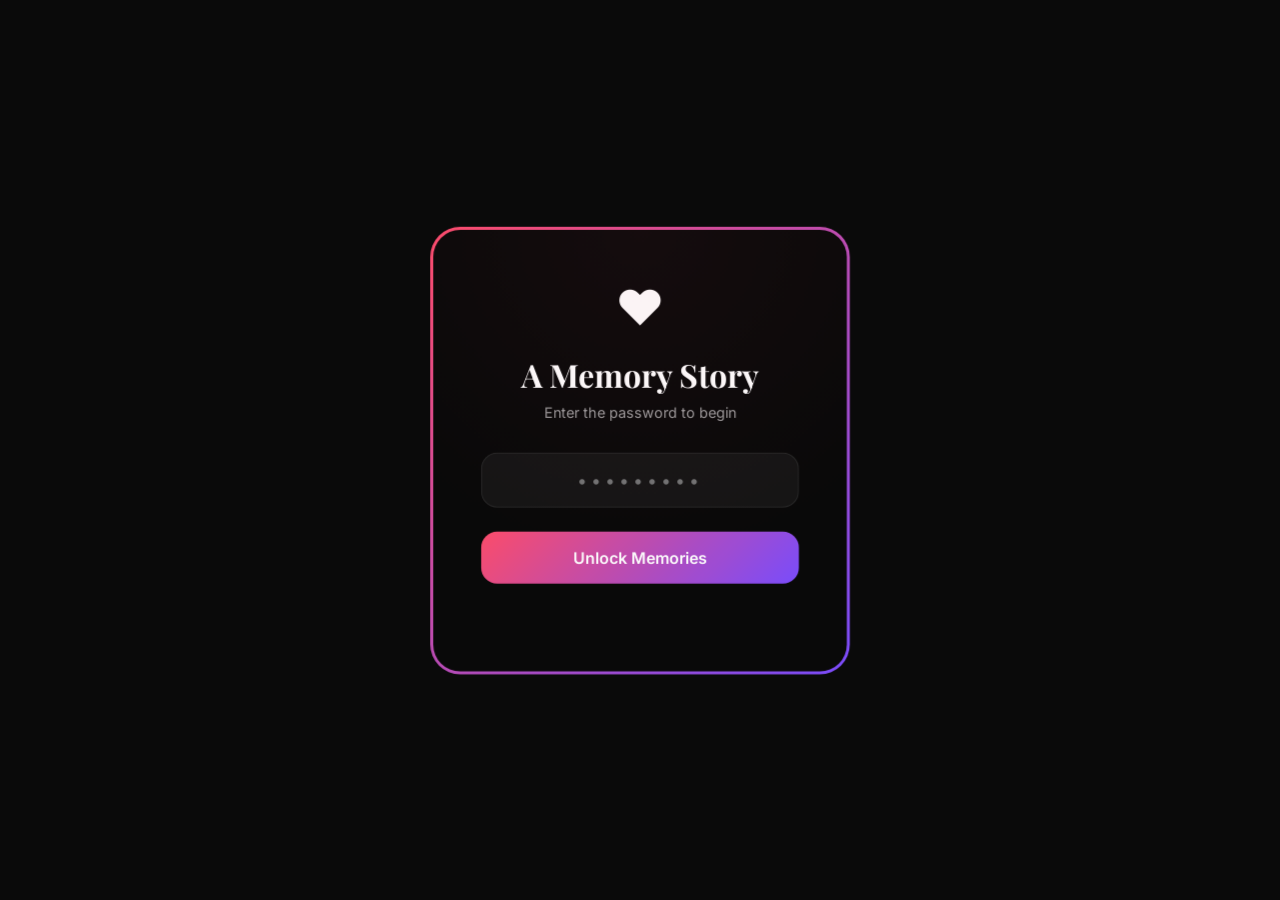
==== index.html @ cec566df "Initial commit" ====
<!DOCTYPE html>
<html lang="en">
<head>
<meta charset="UTF-8">
<meta name="viewport" content="width=device-width, initial-scale=1.0">
<title>Memories — A Cinematic Experience</title>
<link rel="stylesheet" href="assets/css/style.css">
<link href="https://fonts.googleapis.com/css2?family=Inter:wght@300;400;500;600;700;800;900&family=Playfair+Display:ital,wght@0,400;0,700;1,400&display=swap" rel="stylesheet">
<script src="https://cdnjs.cloudflare.com/ajax/libs/gsap/3.12.5/gsap.min.js"></script>
<script src="https://cdnjs.cloudflare.com/ajax/libs/gsap/3.12.5/ScrollTrigger.min.js"></script>
<script src="https://cdnjs.cloudflare.com/ajax/libs/gsap/3.12.5/MotionPathPlugin.min.js"></script>
<script src="https://cdnjs.cloudflare.com/ajax/libs/gsap/3.12.5/Draggable.min.js"></script>
<script src="https://cdn.jsdelivr.net/npm/split-type@0.3.4/umd/index.min.js"></script>
</head>
<body>

<div id="noise-overlay"></div>
<div id="grain-overlay"></div>
<div id="aurora-bg"></div>
<div id="mouse-glow"></div>
<div id="cursor-main"></div>
<div id="cursor-follower"></div>
<div id="scroll-progress"></div>
<div id="particles-canvas"></div>

<div id="login-screen">
  <div class="login-card">
    <div class="login-card-inner">
      <div class="login-icon">&#x2764;</div>
      <h1 class="login-title">A Memory Story</h1>
      <p class="login-subtitle">Enter the password to begin</p>
      <div class="login-input-wrap">
        <input id="sitePassword" type="password" placeholder="&bull;&bull;&bull;&bull;&bull;&bull;&bull;&bull;&bull;" autocomplete="off" />
        <div class="login-input-glow"></div>
      </div>
      <button id="loginBtn" class="login-btn">Unlock Memories</button>
      <p id="loginError" class="login-error"></p>
    </div>
  </div>
</div>

<div id="app" class="hidden">

<header id="main-header">
  <div class="header-inner">
    <a href="#" class="header-logo">&#x2764; Memories</a>
    <nav class="header-nav">
      <a href="#floating-memories" data-i18n="header.gallery">Gallery</a>
      <a href="#timeline" data-i18n="header.story">Story</a>
      <a href="#love-quotes" data-i18n="header.words">Words</a>
    </nav>
    <div class="header-actions">
      <button class="lang-switch" id="langSwitch" onclick="toggleLang()" data-i18n="lang.switch">العربية</button>
      <div class="header-hamburger" id="hamburger">
        <span></span><span></span><span></span>
      </div>
    </div>
  </div>
</header>

<main>

<section id="hero" class="section" data-section="hero">
  <div class="hero-bg" id="heroBg"></div>
  <div class="hero-overlay"></div>
  <div class="hero-particles" id="heroParticles"></div>
  <div class="hero-content">
    <span class="hero-tag" id="heroTag">A Story Worth Remembering</span>
    <h1 class="hero-title" id="heroTitle">Every Memory<br/>Tells A Story</h1>
    <p class="hero-desc" id="heroDesc">Some moments stay with us forever.</p>
    <button class="hero-btn" id="heroBtn">Explore Memories</button>
  </div>
  <div class="scroll-indicator">
    <div class="scroll-mouse"><div class="scroll-dot"></div></div>
    <span>Scroll to explore</span>
  </div>
</section>

<section id="floating-memories" class="section" data-section="floating-memories">
  <div class="section-heading">
    <span class="section-label">Memories</span>
    <h2 class="section-title">Floating Moments</h2>
    <p class="section-desc">A collection of beautiful memories suspended in time.</p>
  </div>
  <div class="floating-container" id="floatingGallery"></div>
</section>

<section id="marquee" class="section" data-section="marquee">
  <div class="section-heading">
    <span class="section-label">Gallery</span>
    <h2 class="section-title">Infinite Memories</h2>
    <p class="section-desc">Moments that never end.</p>
  </div>
  <div class="marquee-wrap">
    <div class="marquee-row row-left"><div class="marquee-track" id="marqueeTrack1"></div></div>
    <div class="marquee-row row-right"><div class="marquee-track" id="marqueeTrack2"></div></div>
    <div class="marquee-row row-left"><div class="marquee-track" id="marqueeTrack3"></div></div>
  </div>
</section>

<section id="stack-cards" class="section" data-section="stack-cards">
  <div class="section-heading">
    <span class="section-label">Story</span>
    <h2 class="section-title">Stacked Memories</h2>
    <p class="section-desc">Every memory reveals the next chapter.</p>
  </div>
  <div class="stack-wrapper" id="stackWrapper">
    <div class="stack-card"><img src="https://picsum.photos/id/10/800/1000" alt=""><div class="stack-content"><h3>First Memory</h3><p>The beginning of everything.</p></div></div>
    <div class="stack-card"><img src="https://picsum.photos/id/20/800/1000" alt=""><div class="stack-content"><h3>Second Memory</h3><p>A beautiful day together.</p></div></div>
    <div class="stack-card"><img src="https://picsum.photos/id/30/800/1000" alt=""><div class="stack-content"><h3>Third Memory</h3><p>Moments worth keeping forever.</p></div></div>
    <div class="stack-card"><img src="https://picsum.photos/id/40/800/1000" alt=""><div class="stack-content"><h3>Fourth Memory</h3><p>Forever in our hearts.</p></div></div>
  </div>
</section>

<section id="timeline" class="section" data-section="timeline">
  <div class="section-heading">
    <span class="section-label">Timeline</span>
    <h2 class="section-title">Journey Through Memories</h2>
    <p class="section-desc">Every moment has its place in our story.</p>
  </div>
  <div class="timeline-container" id="timelineContainer">
    <div class="timeline-line-bg"></div>
    <div class="timeline-line-progress" id="timelineProgress"></div>
    <div class="timeline-item left"><div class="timeline-dot"></div><div class="timeline-content"><img src="https://picsum.photos/id/101/600/400" alt=""><div class="timeline-text"><h3 class="timeline-date">2021</h3><h4>The Beginning</h4><p>Where it all started.</p></div></div></div>
    <div class="timeline-item right"><div class="timeline-dot"></div><div class="timeline-content"><img src="https://picsum.photos/id/102/600/400" alt=""><div class="timeline-text"><h3 class="timeline-date">2022</h3><h4>Growing Together</h4><p>Every day stronger.</p></div></div></div>
    <div class="timeline-item left"><div class="timeline-dot"></div><div class="timeline-content"><img src="https://picsum.photos/id/103/600/400" alt=""><div class="timeline-text"><h3 class="timeline-date">2023</h3><h4>Beautiful Moments</h4><p>Laughter and joy.</p></div></div></div>
    <div class="timeline-item right"><div class="timeline-dot"></div><div class="timeline-content"><img src="https://picsum.photos/id/104/600/400" alt=""><div class="timeline-text"><h3 class="timeline-date">2024</h3><h4>New Adventures</h4><p>Exploring the world.</p></div></div></div>
    <div class="timeline-item left"><div class="timeline-dot"></div><div class="timeline-content"><img src="https://picsum.photos/id/106/600/400" alt=""><div class="timeline-text"><h3 class="timeline-date">2025</h3><h4>Forever Us</h4><p>A story still being written.</p></div></div></div>
  </div>
</section>

<section id="memory-explosion" class="section" data-section="memory-explosion">
  <div class="section-heading">
    <span class="section-label">Explosion</span>
    <h2 class="section-title">Memories Everywhere</h2>
    <p class="section-desc">Every memory comes alive at once.</p>
  </div>
  <div class="explosion-container" id="explosionContainer">
    <div class="explosion-card"><img src="https://picsum.photos/id/107/400/500" alt=""></div>
    <div class="explosion-card"><img src="https://picsum.photos/id/108/400/500" alt=""></div>
    <div class="explosion-card"><img src="https://picsum.photos/id/169/400/500" alt=""></div>
    <div class="explosion-card"><img src="https://picsum.photos/id/160/400/500" alt=""></div>
    <div class="explosion-card"><img src="https://picsum.photos/id/152/400/500" alt=""></div>
    <div class="explosion-card"><img src="https://picsum.photos/id/180/400/500" alt=""></div>
    <div class="explosion-card"><img src="https://picsum.photos/id/190/400/500" alt=""></div>
    <div class="explosion-card"><img src="https://picsum.photos/id/191/400/500" alt=""></div>
  </div>
</section>

<section id="flip-cards" class="section" data-section="flip-cards">
  <div class="section-heading">
    <span class="section-label">Moments</span>
    <h2 class="section-title">3D Flip Cards</h2>
    <p class="section-desc">Turn the card to reveal the memory.</p>
  </div>
  <div class="flip-grid" id="flipGrid">
    <div class="flip-card"><div class="flip-inner"><div class="flip-front"><img src="https://picsum.photos/id/200/500/600" alt=""></div><div class="flip-back"><div class="flip-back-content"><h3>Sunset</h3><p class="flip-date">June 2024</p><p>A beautiful evening by the shore.</p></div></div></div></div>
    <div class="flip-card"><div class="flip-inner"><div class="flip-front"><img src="https://picsum.photos/id/201/500/600" alt=""></div><div class="flip-back"><div class="flip-back-content"><h3>Adventure</h3><p class="flip-date">March 2024</p><p>Exploring new places together.</p></div></div></div></div>
    <div class="flip-card"><div class="flip-inner"><div class="flip-front"><img src="https://picsum.photos/id/202/500/600" alt=""></div><div class="flip-back"><div class="flip-back-content"><h3>Celebration</h3><p class="flip-date">December 2024</p><p>Joyful moments that matter.</p></div></div></div></div>
    <div class="flip-card"><div class="flip-inner"><div class="flip-front"><img src="https://picsum.photos/id/203/500/600" alt=""></div><div class="flip-back"><div class="flip-back-content"><h3>Quiet Time</h3><p class="flip-date">January 2025</p><p>Peaceful mornings together.</p></div></div></div></div>
  </div>
</section>

<section id="love-quotes" class="section" data-section="love-quotes">
  <div class="section-heading">
    <span class="section-label">Words</span>
    <h2 class="section-title">Love Quotes</h2>
    <p class="section-desc">Words from the heart.</p>
  </div>
  <div class="quotes-container" id="quotesContainer">
    <blockquote class="quote-card active"><p>"Every moment with you is a beautiful memory."</p><cite>&mdash; Our Story</cite></blockquote>
    <blockquote class="quote-card"><p>"You are the best thing that ever happened to me."</p><cite>&mdash; Forever</cite></blockquote>
    <blockquote class="quote-card"><p>"In your eyes, I found my home."</p><cite>&mdash; Endless Love</cite></blockquote>
    <blockquote class="quote-card"><p>"Together is the most beautiful place to be."</p><cite>&mdash; Us</cite></blockquote>
  </div>
</section>

<section id="statistics" class="section" data-section="statistics">
  <div class="section-heading">
    <span class="section-label">Numbers</span>
    <h2 class="section-title">Our Story In Numbers</h2>
    <p class="section-desc">Every moment counts.</p>
  </div>
  <div class="stats-grid" id="statsGrid">
    <div class="stat-card"><div class="stat-number" data-target="365">0</div><span class="stat-label">Days Together</span></div>
    <div class="stat-card"><div class="stat-number" data-target="52">0</div><span class="stat-label">Adventures</span></div>
    <div class="stat-card"><div class="stat-number" data-target="1000">0</div><span class="stat-label">Memories</span></div>
    <div class="stat-card"><div class="stat-number" data-target="∞">0</div><span class="stat-label">Love Forever</span></div>
  </div>
</section>

<section id="orbit-gallery" class="section" data-section="orbit-gallery">
  <div class="section-heading">
    <span class="section-label">Orbit</span>
    <h2 class="section-title">Orbit Gallery</h2>
    <p class="section-desc">Memories orbiting around us.</p>
  </div>
  <div class="orbit-container" id="orbitContainer">
    <div class="orbit-center">&#x2764;</div>
    <div class="orbit-ring"><div class="orbit-item" style="--angle:0deg"><img src="https://picsum.photos/id/210/200/200" alt=""></div></div>
    <div class="orbit-ring"><div class="orbit-item" style="--angle:45deg"><img src="https://picsum.photos/id/211/200/200" alt=""></div></div>
    <div class="orbit-ring"><div class="orbit-item" style="--angle:90deg"><img src="https://picsum.photos/id/212/200/200" alt=""></div></div>
    <div class="orbit-ring"><div class="orbit-item" style="--angle:135deg"><img src="https://picsum.photos/id/213/200/200" alt=""></div></div>
    <div class="orbit-ring"><div class="orbit-item" style="--angle:180deg"><img src="https://picsum.photos/id/214/200/200" alt=""></div></div>
    <div class="orbit-ring"><div class="orbit-item" style="--angle:225deg"><img src="https://picsum.photos/id/215/200/200" alt=""></div></div>
    <div class="orbit-ring"><div class="orbit-item" style="--angle:270deg"><img src="https://picsum.photos/id/216/200/200" alt=""></div></div>
    <div class="orbit-ring"><div class="orbit-item" style="--angle:315deg"><img src="https://picsum.photos/id/217/200/200" alt=""></div></div>
  </div>
</section>

<section id="horizontal-story" class="section" data-section="horizontal-story">
  <div class="section-heading">
    <span class="section-label">Story</span>
    <h2 class="section-title">A Horizontal Journey</h2>
    <p class="section-desc">Scroll sideways through our story.</p>
  </div>
  <div class="horizontal-wrap" id="horizontalWrap">
    <div class="horizontal-track" id="horizontalTrack">
      <div class="horizontal-panel"><img src="https://picsum.photos/id/220/800/600" alt=""><div class="horizontal-text"><h3>Chapter 1</h3><p>How it all began.</p></div></div>
      <div class="horizontal-panel"><img src="https://picsum.photos/id/221/800/600" alt=""><div class="horizontal-text"><h3>Chapter 2</h3><p>Growing together.</p></div></div>
      <div class="horizontal-panel"><img src="https://picsum.photos/id/222/800/600" alt=""><div class="horizontal-text"><h3>Chapter 3</h3><p>Beautiful moments.</p></div></div>
      <div class="horizontal-panel"><img src="https://picsum.photos/id/223/800/600" alt=""><div class="horizontal-text"><h3>Chapter 4</h3><p>New adventures.</p></div></div>
      <div class="horizontal-panel"><img src="https://picsum.photos/id/224/800/600" alt=""><div class="horizontal-text"><h3>Chapter 5</h3><p>Forever begins.</p></div></div>
    </div>
  </div>
</section>

<section id="parallax-layers" class="section" data-section="parallax-layers">
  <div class="section-heading">
    <span class="section-label">Depth</span>
    <h2 class="section-title">Parallax Layers</h2>
    <p class="section-desc">Memories with depth.</p>
  </div>
  <div class="parallax-wrap" id="parallaxWrap">
    <div class="parallax-layer layer-1" data-speed="0.2"><img src="https://picsum.photos/id/230/1920/800" alt=""></div>
    <div class="parallax-layer layer-2" data-speed="0.4"><img src="https://picsum.photos/id/231/1920/800" alt=""></div>
    <div class="parallax-layer layer-3" data-speed="0.6"><img src="https://picsum.photos/id/232/1920/800" alt=""></div>
  </div>
</section>

<section id="photo-wall" class="section" data-section="photo-wall">
  <div class="section-heading">
    <span class="section-label">Wall</span>
    <h2 class="section-title">Infinite Photo Wall</h2>
    <p class="section-desc">Every memory on display.</p>
  </div>
  <div class="wall-masonry" id="photoWall">
    <div class="wall-item w-2 h-2"><img src="https://picsum.photos/id/240/600/600" alt=""></div>
    <div class="wall-item w-1 h-1"><img src="https://picsum.photos/id/241/400/400" alt=""></div>
    <div class="wall-item w-1 h-2"><img src="https://picsum.photos/id/242/400/600" alt=""></div>
    <div class="wall-item w-2 h-1"><img src="https://picsum.photos/id/243/600/400" alt=""></div>
    <div class="wall-item w-1 h-1"><img src="https://picsum.photos/id/244/400/400" alt=""></div>
    <div class="wall-item w-1 h-1"><img src="https://picsum.photos/id/245/400/400" alt=""></div>
    <div class="wall-item w-1 h-1"><img src="https://picsum.photos/id/246/400/400" alt=""></div>
    <div class="wall-item w-1 h-1"><img src="https://picsum.photos/id/247/400/400" alt=""></div>
  </div>
</section>

<section id="cinematic-reveal" class="section" data-section="cinematic-reveal">
  <div class="section-heading">
    <span class="section-label">Reveal</span>
    <h2 class="section-title">Cinematic Reveal</h2>
    <p class="section-desc">A dramatic reveal of our favorite moments.</p>
  </div>
  <div class="reveal-container" id="revealContainer">
    <div class="reveal-image" id="revealImage"><img src="https://picsum.photos/id/250/1600/900" alt=""></div>
    <div class="reveal-overlay" id="revealOverlay"></div>
    <div class="reveal-text">
      <h3>The Most Beautiful Memory</h3>
      <p>Some moments are worth a thousand words.</p>
    </div>
  </div>
</section>

<section id="before-after" class="section" data-section="before-after">
  <div class="section-heading">
    <span class="section-label">Then &amp; Now</span>
    <h2 class="section-title">Before &amp; After</h2>
    <p class="section-desc">How our journey has transformed us.</p>
  </div>
  <div class="ba-container" id="baContainer">
    <div class="ba-image-wrap">
      <div class="ba-image ba-after"><img src="https://picsum.photos/id/260/1000/700" alt="After"></div>
      <div class="ba-image ba-before" id="baBefore"><img src="https://picsum.photos/id/261/1000/700" alt="Before"></div>
    </div>
    <div class="ba-handle" id="baHandle"></div>
    <input type="range" min="0" max="100" value="50" class="ba-slider" id="baSlider">
  </div>
</section>

<section id="floating-polaroids" class="section" data-section="floating-polaroids">
  <div class="section-heading">
    <span class="section-label">Polaroids</span>
    <h2 class="section-title">Floating Polaroids</h2>
    <p class="section-desc">Polaroid memories floating freely.</p>
  </div>
  <div class="polaroid-container" id="polaroidContainer">
    <div class="polaroid" style="--x:10%;--y:20%;--r:-8deg"><div class="polaroid-img"><img src="https://picsum.photos/id/270/300/300" alt=""></div><div class="polaroid-caption">Summer 2024</div></div>
    <div class="polaroid" style="--x:55%;--y:10%;--r:12deg"><div class="polaroid-img"><img src="https://picsum.photos/id/271/300/300" alt=""></div><div class="polaroid-caption">Spring Days</div></div>
    <div class="polaroid" style="--x:30%;--y:50%;--r:-5deg"><div class="polaroid-img"><img src="https://picsum.photos/id/272/300/300" alt=""></div><div class="polaroid-caption">Autumn Walk</div></div>
    <div class="polaroid" style="--x:65%;--y:55%;--r:15deg"><div class="polaroid-img"><img src="https://picsum.photos/id/273/300/300" alt=""></div><div class="polaroid-caption">Winter Nights</div></div>
    <div class="polaroid" style="--x:40%;--y:75%;--r:-10deg"><div class="polaroid-img"><img src="https://picsum.photos/id/274/300/300" alt=""></div><div class="polaroid-caption">New Beginnings</div></div>
  </div>
</section>

<section id="carousel" class="section" data-section="carousel">
  <div class="section-heading">
    <span class="section-label">Carousel</span>
    <h2 class="section-title">Memory Carousel</h2>
    <p class="section-desc">Drag through the memories.</p>
  </div>
  <div class="carousel-container" id="carouselContainer">
    <div class="carousel-track" id="carouselTrack">
      <div class="carousel-item"><img src="https://picsum.photos/id/280/600/400" alt=""><div class="carousel-caption"><h3>Adventure</h3></div></div>
      <div class="carousel-item"><img src="https://picsum.photos/id/281/600/400" alt=""><div class="carousel-caption"><h3>Joy</h3></div></div>
      <div class="carousel-item"><img src="https://picsum.photos/id/282/600/400" alt=""><div class="carousel-caption"><h3>Love</h3></div></div>
      <div class="carousel-item"><img src="https://picsum.photos/id/283/600/400" alt=""><div class="carousel-caption"><h3>Peace</h3></div></div>
      <div class="carousel-item"><img src="https://picsum.photos/id/284/600/400" alt=""><div class="carousel-caption"><h3>Dream</h3></div></div>
      <div class="carousel-item"><img src="https://picsum.photos/id/285/600/400" alt=""><div class="carousel-caption"><h3>Forever</h3></div></div>
    </div>
  </div>
</section>

<section id="spotlight" class="section" data-section="spotlight">
  <div class="section-heading">
    <span class="section-label">Spotlight</span>
    <h2 class="section-title">Spotlight Gallery</h2>
    <p class="section-desc">Move your cursor to reveal the light.</p>
  </div>
  <div class="spotlight-gallery" id="spotlightGallery">
    <div class="spotlight-item"><img src="https://picsum.photos/id/290/500/600" alt=""></div>
    <div class="spotlight-item"><img src="https://picsum.photos/id/291/500/600" alt=""></div>
    <div class="spotlight-item"><img src="https://picsum.photos/id/292/500/600" alt=""></div>
    <div class="spotlight-item"><img src="https://picsum.photos/id/293/500/600" alt=""></div>
    <div class="spotlight-item"><img src="https://picsum.photos/id/294/500/600" alt=""></div>
    <div class="spotlight-item"><img src="https://picsum.photos/id/295/500/600" alt=""></div>
  </div>
</section>

<section id="bento-grid" class="section" data-section="bento-grid">
  <div class="section-heading">
    <span class="section-label">Bento</span>
    <h2 class="section-title">Bento Grid</h2>
    <p class="section-desc">Beautifully arranged memories.</p>
  </div>
  <div class="bento-grid" id="bentoGrid">
    <div class="bento-item bento-tall"><img src="https://picsum.photos/id/300/500/800" alt=""><div class="bento-overlay"><h3>Elegance</h3></div></div>
    <div class="bento-item bento-wide"><img src="https://picsum.photos/id/301/800/500" alt=""><div class="bento-overlay"><h3>Serenity</h3></div></div>
    <div class="bento-item"><img src="https://picsum.photos/id/302/500/500" alt=""><div class="bento-overlay"><h3>Joy</h3></div></div>
    <div class="bento-item"><img src="https://picsum.photos/id/303/500/500" alt=""><div class="bento-overlay"><h3>Peace</h3></div></div>
    <div class="bento-item bento-wide"><img src="https://picsum.photos/id/304/800/500" alt=""><div class="bento-overlay"><h3>Wonder</h3></div></div>
    <div class="bento-item bento-tall"><img src="https://picsum.photos/id/305/500/800" alt=""><div class="bento-overlay"><h3>Magic</h3></div></div>
  </div>
</section>

<section id="split-story" class="section" data-section="split-story">
  <div class="section-heading">
    <span class="section-label">Narrative</span>
    <h2 class="section-title">Split Story</h2>
    <p class="section-desc">Two perspectives, one story.</p>
  </div>
  <div class="split-container" id="splitContainer">
    <div class="split-image"><img src="https://picsum.photos/id/310/1000/800" alt=""></div>
    <div class="split-text">
      <h3>Our Journey</h3>
      <p>From the moment we met, everything changed. The world became brighter, the days became fuller, and every moment became a memory worth keeping.</p>
      <p>Through laughter and tears, adventures and quiet moments, we built a story that is uniquely ours.</p>
      <p class="split-signature">— Together, Forever</p>
    </div>
  </div>
</section>

<section id="sticky-chapters" class="section" data-section="sticky-chapters">
  <div class="section-heading">
    <span class="section-label">Chapters</span>
    <h2 class="section-title">Sticky Chapters</h2>
    <p class="section-desc">A scroll-driven narrative.</p>
  </div>
  <div class="chapters-container" id="chaptersContainer">
    <div class="chapter chapter-1">
      <div class="chapter-sticky">
        <div class="chapter-content">
          <h3>Chapter One: Hello</h3>
          <p>The day our eyes met for the first time.</p>
          <span class="chapter-year">2021</span>
        </div>
        <div class="chapter-visual"><img src="https://picsum.photos/id/320/800/600" alt=""></div>
      </div>
    </div>
    <div class="chapter chapter-2">
      <div class="chapter-sticky">
        <div class="chapter-content">
          <h3>Chapter Two: Together</h3>
          <p>Building a life, one day at a time.</p>
          <span class="chapter-year">2022</span>
        </div>
        <div class="chapter-visual"><img src="https://picsum.photos/id/321/800/600" alt=""></div>
      </div>
    </div>
    <div class="chapter chapter-3">
      <div class="chapter-sticky">
        <div class="chapter-content">
          <h3>Chapter Three: Grow</h3>
          <p>Flourishing in each other's love.</p>
          <span class="chapter-year">2023</span>
        </div>
        <div class="chapter-visual"><img src="https://picsum.photos/id/322/800/600" alt=""></div>
      </div>
    </div>
    <div class="chapter chapter-4">
      <div class="chapter-sticky">
        <div class="chapter-content">
          <h3>Chapter Four: Forever</h3>
          <p>And so the story continues.</p>
          <span class="chapter-year">2024+</span>
        </div>
        <div class="chapter-visual"><img src="https://picsum.photos/id/323/800/600" alt=""></div>
      </div>
    </div>
  </div>
</section>

<section id="vertical-marquee" class="section" data-section="vertical-marquee">
  <div class="section-heading">
    <span class="section-label">Flow</span>
    <h2 class="section-title">Vertical Flow</h2>
    <p class="section-desc">Memories flowing endlessly.</p>
  </div>
  <div class="vmarquee-wrap" id="vmarqueeWrap">
    <div class="vmarquee-track down" id="vmarqueeTrack1"></div>
    <div class="vmarquee-track up" id="vmarqueeTrack2"></div>
    <div class="vmarquee-track down" id="vmarqueeTrack3"></div>
  </div>
</section>

<section id="love-notes" class="section" data-section="love-notes">
  <div class="section-heading">
    <span class="section-label">Notes</span>
    <h2 class="section-title">Floating Love Notes</h2>
    <p class="section-desc">Little messages of love floating by.</p>
  </div>
  <div class="notes-container" id="notesContainer">
    <div class="note-card" style="--x:5%;--delay:0s"><div class="note-inner"><p>You make my world brighter.</p><span>&#x2764;</span></div></div>
    <div class="note-card" style="--x:25%;--delay:0.5s"><div class="note-inner"><p>Every day with you is a gift.</p><span>&#x2764;</span></div></div>
    <div class="note-card" style="--x:45%;--delay:1s"><div class="note-inner"><p>I love you more than words can say.</p><span>&#x2764;</span></div></div>
    <div class="note-card" style="--x:65%;--delay:1.5s"><div class="note-inner"><p>You are my everything.</p><span>&#x2764;</span></div></div>
    <div class="note-card" style="--x:85%;--delay:2s"><div class="note-inner"><p>Forever and always.</p><span>&#x2764;</span></div></div>
  </div>
</section>

<section id="heartbeat" class="section" data-section="heartbeat">
  <div class="section-heading">
    <span class="section-label">Heartbeat</span>
    <h2 class="section-title">Heartbeat Showcase</h2>
    <p class="section-desc">The rhythm of our love.</p>
  </div>
  <div class="heartbeat-container" id="heartbeatContainer">
    <div class="heartbeat-visual">
      <div class="heart-icon" id="heartIcon">&#x2764;</div>
      <div class="heartbeat-line" id="heartbeatLine">
        <svg viewBox="0 0 500 100" preserveAspectRatio="none">
          <path class="heart-path" d="M0,50 L60,50 L80,50 L100,50 L120,10 L140,90 L160,50 L180,50 L200,50 L220,10 L240,90 L260,50 L280,50 L300,50 L320,10 L340,90 L360,50 L380,50 L400,50 L420,10 L440,90 L460,50 L480,50 L500,50" fill="none" stroke="var(--accent)" stroke-width="3"/>
        </svg>
      </div>
    </div>
    <div class="heartbeat-items">
      <div class="hbeat-item"><div class="hbeat-num">365</div><span>Heartbeats per moment</span></div>
      <div class="hbeat-item"><div class="hbeat-num">∞</div><span>Love without end</span></div>
      <div class="hbeat-item"><div class="hbeat-num">24/7</div><span>Always in my heart</span></div>
    </div>
  </div>
</section>

<section id="final-ending" class="section" data-section="final-ending">
  <div class="ending-overlay"></div>
  <div class="ending-content">
    <div class="ending-icon">&#x2764;</div>
    <h2 class="ending-title">Every Memory<br/>Is A Piece Of Us</h2>
    <p class="ending-desc">This is just the beginning of our story.</p>
    <div class="ending-particles" id="endingParticles"></div>
  </div>
  <footer class="ending-footer">
    <p>Made with love &mdash; A Memory Story &copy; 2025</p>
  </footer>
</section>

</main>
</div>

<div id="image-modal" class="image-modal">
  <div class="modal-backdrop"></div>
  <button class="modal-close" aria-label="Close">&times;</button>
  <div class="modal-content">
    <img src="" alt="" id="modalImage">
    <p class="modal-caption" id="modalCaption"></p>
  </div>
</div>

<div id="dashboard-root"></div>

<script src="assets/js/config.js"></script>
<script src="assets/js/i18n.js"></script>
<script src="assets/js/effects.js"></script>
<script src="assets/js/dashboard.js"></script>
<script src="assets/js/animations.js"></script>
<script src="assets/js/main.js"></script>

</body>
</html>
---- assets/css/style.css ----
:root {
  --bg: #0a0a0a;
  --bg-secondary: #111111;
  --accent: #ff4d6d;
  --accent-secondary: #7c4dff;
  --accent-tertiary: #00c2ff;
  --text: #ffffff;
  --text-muted: rgba(255,255,255,0.6);
  --glass: rgba(255,255,255,0.05);
  --glass-border: rgba(255,255,255,0.08);
  --glass-hover: rgba(255,255,255,0.1);
  --radius-sm: 8px;
  --radius-md: 16px;
  --radius-lg: 24px;
  --radius-xl: 32px;
  --transition: 0.4s cubic-bezier(0.25, 0.46, 0.45, 0.94);
  --font-sans: 'Inter', -apple-system, BlinkMacSystemFont, sans-serif;
  --font-serif: 'Playfair Display', Georgia, serif;
}

* { margin: 0; padding: 0; box-sizing: border-box; }
html { scroll-behavior: smooth; }
body {
  font-family: var(--font-sans);
  background: var(--bg);
  color: var(--text);
  overflow-x: hidden;
  min-height: 100vh;
  -webkit-font-smoothing: antialiased;
  -moz-osx-font-smoothing: grayscale;
}
::selection { background: var(--accent); color: #fff; }
::-webkit-scrollbar { width: 6px; }
::-webkit-scrollbar-track { background: var(--bg); }
::-webkit-scrollbar-thumb { background: var(--accent); border-radius: 3px; }

img { max-width: 100%; display: block; }
a { color: inherit; text-decoration: none; }
button { cursor: pointer; font-family: inherit; border: none; outline: none; }
input, textarea { font-family: inherit; outline: none; border: none; }

.hidden { display: none !important; }

/* =============== LOGIN SCREEN =============== */
#login-screen {
  position: fixed; inset: 0; z-index: 99999;
  display: flex; align-items: center; justify-content: center;
  background: var(--bg);
  perspective: 1000px;
}
.login-card {
  width: min(90%, 420px); padding: 3px;
  border-radius: var(--radius-xl);
  background: linear-gradient(135deg, var(--accent), var(--accent-secondary));
  animation: loginFloat 6s ease-in-out infinite;
}
@keyframes loginFloat {
  0%, 100% { transform: translateY(0); }
  50% { transform: translateY(-10px); }
}
.login-card-inner {
  background: var(--bg);
  border-radius: calc(var(--radius-xl) - 3px);
  padding: clamp(2rem, 6vw, 3rem);
  text-align: center;
  position: relative;
  overflow: hidden;
}
.login-card-inner::before {
  content: ''; position: absolute; inset: 0;
  background: radial-gradient(circle at 50% 0%, var(--accent), transparent 70%);
  opacity: 0.05; pointer-events: none;
}
.login-icon { font-size: 3rem; margin-bottom: 1rem; animation: pulse 2s ease-in-out infinite; }
@keyframes pulse {
  0%, 100% { transform: scale(1); }
  50% { transform: scale(1.1); }
}
.login-title {
  font-family: var(--font-serif);
  font-size: clamp(1.5rem, 4vw, 2rem);
  margin-bottom: 0.5rem;
}
.login-subtitle { color: var(--text-muted); margin-bottom: 2rem; font-size: 0.9rem; }
.login-input-wrap { position: relative; margin-bottom: 1.5rem; }
.login-input-wrap input {
  width: 100%; padding: 16px 20px;
  background: rgba(255,255,255,0.05);
  border: 1px solid var(--glass-border);
  border-radius: var(--radius-md);
  color: var(--text); font-size: 1.1rem;
  text-align: center; letter-spacing: 4px;
  transition: var(--transition);
}
.login-input-wrap input:focus {
  border-color: var(--accent);
  box-shadow: 0 0 30px rgba(255,77,109,0.1);
}
.login-input-glow {
  position: absolute; inset: -2px; border-radius: var(--radius-md);
  background: linear-gradient(135deg, var(--accent), var(--accent-secondary), var(--accent-tertiary));
  opacity: 0; z-index: -1; transition: var(--transition);
  filter: blur(10px);
}
.login-input-wrap input:focus ~ .login-input-glow { opacity: 0.3; }
.login-btn {
  width: 100%; padding: 16px;
  background: linear-gradient(135deg, var(--accent), var(--accent-secondary));
  border-radius: var(--radius-md);
  color: white; font-size: 1rem; font-weight: 600;
  position: relative; overflow: hidden;
  transition: var(--transition);
}
.login-btn:hover { transform: scale(1.02); box-shadow: 0 10px 40px rgba(255,77,109,0.3); }
.login-btn::after {
  content: ''; position: absolute; inset: 0;
  background: linear-gradient(135deg, transparent, rgba(255,255,255,0.1));
  opacity: 0; transition: var(--transition);
}
.login-btn:hover::after { opacity: 1; }
.login-error { color: var(--accent); margin-top: 1rem; font-size: 0.85rem; min-height: 1.5rem; }
.login-error.shake { animation: shake 0.5s ease; }
@keyframes shake {
  0%, 100% { transform: translateX(0); }
  10%, 30%, 50%, 70%, 90% { transform: translateX(-5px); }
  20%, 40%, 60%, 80% { transform: translateX(5px); }
}

/* =============== GLOBAL EFFECTS =============== */
#noise-overlay {
  position: fixed; inset: 0; pointer-events: none; z-index: 99998;
  opacity: 0.035;
  background-image: url("data:image/svg+xml,%3Csvg viewBox='0 0 256 256' xmlns='http://www.w3.org/2000/svg'%3E%3Cfilter id='n'%3E%3CfeTurbulence type='fractalNoise' baseFrequency='0.9' numOctaves='4' stitchTiles='stitch'/%3E%3C/filter%3E%3Crect width='100%25' height='100%25' filter='url(%23n)'/%3E%3C/svg%3E");
  background-size: 256px 256px;
}
#grain-overlay {
  position: fixed; inset: 0; pointer-events: none; z-index: 99997;
  background: repeating-conic-gradient(#fff 0.0001%, transparent 0.0002%);
  opacity: 0.015; mix-blend-mode: overlay;
}
#aurora-bg {
  position: fixed; inset: 0; pointer-events: none; z-index: 0;
  filter: blur(120px); opacity: 0.2;
  background:
    radial-gradient(circle at 20% 20%, var(--accent), transparent 50%),
    radial-gradient(circle at 80% 30%, var(--accent-secondary), transparent 50%),
    radial-gradient(circle at 50% 80%, var(--accent-tertiary), transparent 50%);
  animation: auroraMove 20s ease-in-out infinite alternate;
}
@keyframes auroraMove {
  0% { transform: scale(1) rotate(0deg); opacity: 0.2; }
  50% { opacity: 0.3; }
  100% { transform: scale(1.2) rotate(10deg); opacity: 0.15; }
}
#mouse-glow, #cursor-main, #cursor-follower {
  display: none !important;
}
#scroll-progress {
  position: fixed; top: 0; left: 0; height: 3px;
  background: linear-gradient(90deg, var(--accent), var(--accent-secondary));
  z-index: 99995; width: 0%;
  transition: width 0.1s linear;
}
#particles-canvas {
  position: fixed; inset: 0; pointer-events: none; z-index: 1;
}

/* =============== HEADER =============== */
#main-header {
  position: fixed; top: 0; left: 0; right: 0; z-index: 9999;
  padding: 1rem clamp(1rem, 3vw, 3rem);
  transition: var(--transition);
}
#main-header.scrolled { background: rgba(10,10,10,0.8); backdrop-filter: blur(20px); border-bottom: 1px solid var(--glass-border); }
.header-inner {
  max-width: 1400px; margin: 0 auto;
  display: flex; align-items: center; justify-content: space-between;
}
.header-logo { font-size: 1.2rem; font-weight: 600; color: var(--accent); }
.header-nav { display: flex; gap: 2rem; }
.header-nav a {
  font-size: 0.85rem; color: var(--text-muted);
  position: relative; transition: var(--transition);
}
.header-nav a::after {
  content: ''; position: absolute; bottom: -4px; left: 0;
  width: 0; height: 1.5px; background: var(--accent);
  transition: var(--transition);
}
.header-nav a:hover { color: var(--text); }
.header-nav a:hover::after { width: 100%; }
.header-hamburger { display: none; flex-direction: column; gap: 5px; cursor: pointer; padding: 5px; }
.header-hamburger span { display: block; width: 24px; height: 2px; background: var(--text); transition: var(--transition); }
.header-hamburger.active span:nth-child(1) { transform: rotate(45deg) translate(5px, 5px); }
.header-hamburger.active span:nth-child(2) { opacity: 0; }
.header-hamburger.active span:nth-child(3) { transform: rotate(-45deg) translate(5px, -5px); }

.header-actions { display: flex; align-items: center; gap: 0.75rem; }
.lang-switch {
  background: rgba(255,255,255,0.06);
  border: 1px solid var(--glass-border);
  color: var(--text-muted); font-size: 0.7rem;
  padding: 5px 12px; border-radius: 999px;
  cursor: pointer; transition: var(--transition);
  white-space: nowrap;
}
.lang-switch:hover { background: rgba(255,255,255,0.1); color: var(--text); }
.dash-lang-btn { font-size: 0.65rem; padding: 4px 10px; }

/* =============== RTL =============== */
html[dir="rtl"] .section-heading { text-align: right; }
html[dir="rtl"] .header-nav a::after { left: auto; right: 0; }
html[dir="rtl"] .header-nav { direction: rtl; }
html[dir="rtl"] .stack-content { text-align: right; }
html[dir="rtl"] .timeline-text { text-align: right; }
html[dir="rtl"] .split-text { text-align: right; }
html[dir="rtl"] .horizontal-text { text-align: right; }
html[dir="rtl"] .ending-content { text-align: center; }
html[dir="rtl"] .preset-meta { direction: rtl; }
html[dir="rtl"] .dash-sidebar { border-right: none; border-left: 1px solid var(--glass-border); }
html[dir="rtl"] .dash-nav-item { text-align: right; }
html[dir="rtl"] .dash-nav-item-icon { order: 1; }
html[dir="rtl"] .dash-topbar { direction: rtl; }
html[dir="rtl"] .dash-search-icon { left: auto; right: 1.75rem; }
html[dir="rtl"] .dash-search-wrap input { padding: 10px 36px 10px 12px; }
html[dir="rtl"] .dash-topbar { gap: 0.6rem; }
html[dir="rtl"] .note-inner { text-align: right; }
html[dir="rtl"] .reveal-text { text-align: right; }
html[dir="rtl"] .hero-content { text-align: center; }
html[dir="rtl"] .login-card { direction: rtl; }
html[dir="rtl"] .section-desc { direction: rtl; }

@media (max-width: 768px) {
  html[dir="rtl"] .header-nav.open { left: 0; right: 0; }
  html[dir="rtl"] .dash-sidebar.open { left: auto; right: 0; transform: translateX(0); }
}

/* =============== SECTIONS =============== */
.section { position: relative; overflow: hidden; }
.section-heading {
  text-align: center; max-width: 700px;
  margin: 0 auto clamp(3rem, 6vw, 5rem);
  padding: 0 clamp(1rem, 3vw, 2rem);
}
.section-label {
  display: inline-block; padding: 6px 16px;
  border-radius: 999px; background: var(--glass);
  border: 1px solid var(--glass-border);
  font-size: 0.75rem; text-transform: uppercase; letter-spacing: 2px;
  color: var(--accent); margin-bottom: 1rem;
}
.section-title {
  font-family: var(--font-serif);
  font-size: clamp(2rem, 5vw, 4rem);
  line-height: 1.1; margin-bottom: 1rem;
}
.section-desc { color: var(--text-muted); font-size: clamp(0.9rem, 1.5vw, 1.1rem); line-height: 1.6; }

/* =============== HERO =============== */
#hero { height: 100vh; display: flex; align-items: center; justify-content: center; text-align: center; }
.hero-bg { position: absolute; inset: 0; background: url('https://picsum.photos/id/1015/1920/1080') center/cover; transform: scale(1.1); }
.hero-overlay { position: absolute; inset: 0; background: rgba(0,0,0,0.6); backdrop-filter: blur(3px); }
.hero-particles { position: absolute; inset: 0; pointer-events: none; }
.hero-content { position: relative; z-index: 2; max-width: 900px; padding: 0 20px; }
.hero-tag {
  display: inline-block; padding: 10px 22px;
  border-radius: 999px; background: var(--glass);
  backdrop-filter: blur(10px); border: 1px solid var(--glass-border);
  margin-bottom: clamp(1.5rem, 3vw, 2rem);
  font-size: 0.85rem; letter-spacing: 1px;
}
.hero-title {
  font-family: var(--font-serif);
  font-size: clamp(2.8rem, 10vw, 8rem);
  font-weight: 700; line-height: 1;
  margin-bottom: clamp(1rem, 2vw, 1.5rem);
}
.hero-desc { font-size: clamp(1rem, 2vw, 1.3rem); color: var(--text-muted); margin-bottom: clamp(2rem, 3vw, 2.5rem); }
.hero-btn {
  padding: 18px 36px; border-radius: 999px;
  background: linear-gradient(135deg, var(--accent), var(--accent-secondary));
  color: white; font-size: 1rem; font-weight: 600;
  position: relative; overflow: hidden;
  transition: var(--transition);
}
.hero-btn:hover { transform: translateY(-2px); box-shadow: 0 15px 50px rgba(255,77,109,0.3); }
.hero-btn::after { content: ''; position: absolute; inset: 0; background: linear-gradient(135deg, transparent, rgba(255,255,255,0.15)); opacity: 0; transition: var(--transition); }
.hero-btn:hover::after { opacity: 1; }
.scroll-indicator { position: absolute; bottom: clamp(2rem, 5vh, 4rem); left: 50%; transform: translateX(-50%); z-index: 2; display: flex; flex-direction: column; align-items: center; gap: 8px; }
.scroll-mouse { width: 26px; height: 40px; border-radius: 13px; border: 2px solid rgba(255,255,255,0.3); display: flex; justify-content: center; padding-top: 8px; }
.scroll-dot { width: 4px; height: 8px; border-radius: 2px; background: var(--text); animation: scrollDot 2s ease-in-out infinite; }
@keyframes scrollDot {
  0% { opacity: 0; transform: translateY(0); }
  50% { opacity: 1; }
  100% { opacity: 0; transform: translateY(12px); }
}
.scroll-indicator span { font-size: 0.7rem; color: var(--text-muted); text-transform: uppercase; letter-spacing: 2px; }

/* =============== FLOATING MEMORIES =============== */
#floating-memories { min-height: 100vh; padding: clamp(4rem, 10vw, 8rem) 20px; }
.floating-container { position: relative; height: clamp(500px, 80vh, 800px); max-width: 1200px; margin: 0 auto; }
.memory-card {
  position: absolute; width: min(260px, 70vw); height: min(360px, 90vw);
  border-radius: var(--radius-lg);
  overflow: hidden; background: var(--bg-secondary);
  border: 1px solid var(--glass-border);
  box-shadow: 0 20px 60px rgba(0,0,0,0.5);
  cursor: pointer; transition: transform 0.4s ease, z-index 0s;
  will-change: transform;
}
.memory-card:hover { transform: scale(1.05) rotate(0deg) !important; z-index: 100; box-shadow: 0 30px 80px rgba(0,0,0,0.6); }
.memory-card img { width: 100%; height: 100%; object-fit: cover; }

/* =============== MARQUEE =============== */
#marquee { padding: clamp(4rem, 10vw, 8rem) 0; overflow: hidden; }
.marquee-wrap { position: relative; }
.marquee-row { width: 100%; overflow: hidden; margin: clamp(0.5rem, 1vw, 1rem) 0; }
.marquee-track { display: flex; gap: clamp(10px, 2vw, 20px); width: max-content; padding: 0 10px; }
.marquee-card {
  width: clamp(260px, 30vw, 380px); height: clamp(180px, 20vw, 260px);
  overflow: hidden; border-radius: var(--radius-lg);
  flex-shrink: 0; border: 1px solid var(--glass-border);
}
.marquee-card img { width: 100%; height: 100%; object-fit: cover; transition: transform 0.6s ease; }
.marquee-card:hover img { transform: scale(1.08); }

/* =============== STACK CARDS =============== */
#stack-cards { padding: clamp(4rem, 10vw, 8rem) 20px; position: relative; }
.stack-wrapper { position: relative; max-width: 1000px; margin: 0 auto; height: 220vh; }
.stack-card {
  position: sticky; top: 5vh; height: min(500px, 80vh);
  border-radius: var(--radius-xl); overflow: hidden;
  margin-bottom: 2rem; background: var(--bg-secondary);
  border: 1px solid var(--glass-border);
  box-shadow: 0 30px 80px rgba(0,0,0,0.5);
  transform-origin: center top;
}
.stack-card img { width: 100%; height: 100%; object-fit: cover; position: absolute; inset: 0; }
.stack-content { position: absolute; bottom: clamp(1.5rem, 3vw, 2.5rem); left: clamp(1.5rem, 3vw, 2.5rem); z-index: 2; }
.stack-content h3 { font-size: clamp(1.3rem, 3vw, 2rem); margin-bottom: 0.5rem; }
.stack-content p { color: var(--text-muted); font-size: clamp(0.85rem, 1.5vw, 1rem); }

/* =============== TIMELINE =============== */
#timeline { padding: clamp(4rem, 10vw, 8rem) 20px; position: relative; }
.timeline-container { max-width: 1100px; margin: 0 auto; position: relative; }
.timeline-line-bg { position: absolute; left: 50%; transform: translateX(-50%); width: 2px; height: 100%; background: var(--glass-border); }
.timeline-line-progress { position: absolute; left: 50%; transform: translateX(-50%); width: 3px; height: 0%; background: linear-gradient(to bottom, var(--accent), var(--accent-secondary)); }
.timeline-item { display: flex; align-items: center; margin-bottom: 4rem; position: relative; }
.timeline-item.left { flex-direction: row; }
.timeline-item.right { flex-direction: row-reverse; }
.timeline-dot { position: absolute; left: 50%; transform: translateX(-50%); width: 16px; height: 16px; border-radius: 50%; background: var(--accent); border: 3px solid var(--bg); z-index: 2; box-shadow: 0 0 20px rgba(255,77,109,0.3); }
.timeline-content { width: 45%; background: var(--bg-secondary); border-radius: var(--radius-lg); overflow: hidden; border: 1px solid var(--glass-border); box-shadow: 0 10px 40px rgba(0,0,0,0.3); }
.timeline-content img { width: 100%; height: clamp(180px, 25vw, 250px); object-fit: cover; }
.timeline-text { padding: clamp(1rem, 2vw, 1.5rem); }
.timeline-date { color: var(--accent); font-size: 0.85rem; font-weight: 700; text-transform: uppercase; letter-spacing: 1px; margin-bottom: 0.5rem; }
.timeline-text h4 { font-size: clamp(1.1rem, 2vw, 1.4rem); margin-bottom: 0.5rem; }
.timeline-text p { color: var(--text-muted); font-size: 0.9rem; }

/* =============== MEMORY EXPLOSION =============== */
#memory-explosion { min-height: 100vh; padding: clamp(4rem, 10vw, 8rem) 20px; position: relative; overflow: hidden; }
.explosion-container { position: relative; height: clamp(500px, 80vh, 800px); max-width: 1200px; margin: 0 auto; }
.explosion-card { position: absolute; left: 50%; top: 50%; width: min(220px, 60vw); height: min(300px, 80vw); transform: translate(-50%,-50%); border-radius: var(--radius-lg); overflow: hidden; background: var(--bg-secondary); border: 1px solid var(--glass-border); box-shadow: 0 20px 60px rgba(0,0,0,0.4); }
.explosion-card img { width: 100%; height: 100%; object-fit: cover; }

/* =============== FLIP CARDS =============== */
#flip-cards { padding: clamp(4rem, 10vw, 8rem) 20px; }
.flip-grid { display: grid; grid-template-columns: repeat(auto-fit, minmax(min(280px, 100%), 1fr)); gap: clamp(1rem, 2vw, 2rem); max-width: 1200px; margin: 0 auto; }
.flip-card { perspective: 1000px; height: clamp(320px, 50vw, 420px); }
.flip-inner { position: relative; width: 100%; height: 100%; transition: transform 0.8s cubic-bezier(0.175, 0.885, 0.32, 1.275); transform-style: preserve-3d; }
.flip-card:hover .flip-inner, .flip-card.flipped .flip-inner { transform: rotateY(180deg); }
.flip-front, .flip-back { position: absolute; inset: 0; border-radius: var(--radius-lg); overflow: hidden; backface-visibility: hidden; }
.flip-front img { width: 100%; height: 100%; object-fit: cover; }
.flip-back { background: linear-gradient(135deg, var(--bg-secondary), #1a1a1a); transform: rotateY(180deg); display: flex; align-items: center; justify-content: center; border: 1px solid var(--glass-border); }
.flip-back-content { text-align: center; padding: 2rem; }
.flip-back-content h3 { font-size: clamp(1.3rem, 2.5vw, 1.8rem); margin-bottom: 0.5rem; }
.flip-date { color: var(--accent); font-size: 0.85rem; margin-bottom: 1rem; }
.flip-back-content p { color: var(--text-muted); font-size: 0.9rem; line-height: 1.6; }

/* =============== LOVE QUOTES =============== */
#love-quotes { padding: clamp(4rem, 10vw, 8rem) 20px; }
.quotes-container { max-width: 800px; margin: 0 auto; position: relative; min-height: 300px; }
.quote-card { position: absolute; inset: 0; display: flex; flex-direction: column; align-items: center; justify-content: center; text-align: center; opacity: 0; transition: opacity 0.6s ease; padding: 2rem; }
.quote-card.active { opacity: 1; position: relative; }
.quote-card p { font-family: var(--font-serif); font-size: clamp(1.5rem, 4vw, 2.5rem); line-height: 1.4; margin-bottom: 1.5rem; font-style: italic; }
.quote-card cite { color: var(--text-muted); font-size: 0.9rem; font-style: normal; }

/* =============== STATISTICS =============== */
#statistics { padding: clamp(4rem, 10vw, 8rem) 20px; }
.stats-grid { display: grid; grid-template-columns: repeat(auto-fit, minmax(min(200px, 100%), 1fr)); gap: clamp(1.5rem, 3vw, 3rem); max-width: 1000px; margin: 0 auto; }
.stat-card { text-align: center; padding: clamp(1.5rem, 3vw, 2.5rem); background: var(--glass); border-radius: var(--radius-lg); border: 1px solid var(--glass-border); backdrop-filter: blur(10px); }
.stat-number { font-size: clamp(2.5rem, 6vw, 4.5rem); font-weight: 800; background: linear-gradient(135deg, var(--accent), var(--accent-secondary)); -webkit-background-clip: text; -webkit-text-fill-color: transparent; background-clip: text; }
.stat-label { color: var(--text-muted); font-size: 0.9rem; margin-top: 0.5rem; display: block; }

/* =============== ORBIT GALLERY =============== */
#orbit-gallery { padding: clamp(4rem, 10vw, 8rem) 20px; }
.orbit-container { position: relative; width: min(500px, 90vw); height: min(500px, 90vw); margin: 0 auto; display: flex; align-items: center; justify-content: center; }
.orbit-center { width: 80px; height: 80px; border-radius: 50%; background: linear-gradient(135deg, var(--accent), var(--accent-secondary)); display: flex; align-items: center; justify-content: center; font-size: 2rem; color: white; z-index: 2; box-shadow: 0 0 40px rgba(255,77,109,0.3); }
.orbit-ring { position: absolute; inset: 0; animation: orbitSpin 20s linear infinite; }
.orbit-ring:nth-child(2) { animation-duration: 20s; }
.orbit-ring:nth-child(3) { animation-duration: 25s; }
.orbit-ring:nth-child(4) { animation-duration: 30s; }
.orbit-ring:nth-child(5) { animation-duration: 22s; }
.orbit-ring:nth-child(6) { animation-duration: 28s; }
.orbit-ring:nth-child(7) { animation-duration: 35s; }
.orbit-ring:nth-child(8) { animation-duration: 18s; }
.orbit-ring:nth-child(9) { animation-duration: 32s; }
@keyframes orbitSpin { to { transform: rotate(360deg); } }
.orbit-item { position: absolute; top: 50%; left: 50%; transform: translate(-50%,-50%) rotate(var(--angle,0deg)) translateY(-240px) rotate(calc(var(--angle,0deg) * -1)); width: clamp(60px, 10vw, 80px); height: clamp(60px, 10vw, 80px); border-radius: 50%; overflow: hidden; border: 2px solid var(--glass-border); box-shadow: 0 5px 20px rgba(0,0,0,0.3); }
.orbit-item img { width: 100%; height: 100%; object-fit: cover; }
@container (max-width: 500px) {
  .orbit-item { transform: translate(-50%,-50%) rotate(var(--angle,0deg)) translateY(-120px) rotate(calc(var(--angle,0deg) * -1)); }
}

/* =============== HORIZONTAL STORY =============== */
#horizontal-story { padding: clamp(4rem, 10vw, 8rem) 0; }
.horizontal-wrap { overflow: hidden; }
.horizontal-track { display: flex; gap: 2rem; width: max-content; padding: 0 4rem; }
.horizontal-panel { width: min(500px, 85vw); height: min(350px, 60vw); border-radius: var(--radius-xl); overflow: hidden; position: relative; flex-shrink: 0; border: 1px solid var(--glass-border); }
.horizontal-panel img { width: 100%; height: 100%; object-fit: cover; }
.horizontal-text { position: absolute; bottom: 0; left: 0; right: 0; padding: clamp(1.5rem, 3vw, 2rem); background: linear-gradient(transparent, rgba(0,0,0,0.8)); }
.horizontal-text h3 { font-size: clamp(1.1rem, 2vw, 1.5rem); margin-bottom: 0.3rem; }
.horizontal-text p { color: var(--text-muted); font-size: 0.85rem; }

/* =============== PARALLAX LAYERS =============== */
#parallax-layers { padding: clamp(4rem, 10vw, 8rem) 0; }
.parallax-wrap { position: relative; height: clamp(400px, 60vh, 700px); overflow: hidden; }
.parallax-layer { position: absolute; inset: 0; }
.parallax-layer img { width: 100%; height: 100%; object-fit: cover; }

/* =============== PHOTO WALL =============== */
#photo-wall { padding: clamp(4rem, 10vw, 8rem) 20px; }
.wall-masonry { display: grid; grid-template-columns: repeat(4, 1fr); gap: clamp(8px, 1vw, 16px); max-width: 1200px; margin: 0 auto; }
.wall-item { border-radius: var(--radius-md); overflow: hidden; position: relative; }
.wall-item img { width: 100%; height: 100%; object-fit: cover; transition: transform 0.6s ease; }
.wall-item:hover img { transform: scale(1.05); }
.w-1 { grid-column: span 1; }
.w-2 { grid-column: span 2; }
.h-1 { aspect-ratio: 1; }
.h-2 { aspect-ratio: 0.66; }

/* =============== CINEMATIC REVEAL =============== */
#cinematic-reveal { padding: clamp(4rem, 10vw, 8rem) 20px; }
.reveal-container { position: relative; max-width: 1100px; margin: 0 auto; border-radius: var(--radius-xl); overflow: hidden; aspect-ratio: 16/9; }
.reveal-image { position: absolute; inset: 0; }
.reveal-image img { width: 100%; height: 100%; object-fit: cover; }
.reveal-overlay { position: absolute; inset: 0; background: var(--bg); clip-path: circle(0% at 50% 50%); }
.reveal-text { position: absolute; inset: 0; display: flex; flex-direction: column; align-items: center; justify-content: center; text-align: center; padding: 2rem; z-index: 2; }
.reveal-text h3 { font-family: var(--font-serif); font-size: clamp(1.5rem, 4vw, 3rem); margin-bottom: 1rem; }
.reveal-text p { color: var(--text-muted); font-size: clamp(0.9rem, 2vw, 1.1rem); }

/* =============== BEFORE AFTER =============== */
#before-after { padding: clamp(4rem, 10vw, 8rem) 20px; }
.ba-container { position: relative; max-width: 800px; margin: 0 auto; user-select: none; }
.ba-image-wrap { position: relative; overflow: hidden; border-radius: var(--radius-xl); aspect-ratio: 4/3; }
.ba-image { position: absolute; inset: 0; }
.ba-image img { width: 100%; height: 100%; object-fit: cover; }
.ba-before { z-index: 2; width: 50%; overflow: hidden; }
.ba-handle { position: absolute; top: 0; bottom: 0; left: 50%; width: 4px; background: white; z-index: 3; transform: translateX(-50%); cursor: ew-resize; }
.ba-handle::before { content: '↔'; position: absolute; top: 50%; left: 50%; transform: translate(-50%,-50%); width: 40px; height: 40px; border-radius: 50%; background: white; color: #333; display: flex; align-items: center; justify-content: center; font-size: 1.2rem; }
.ba-slider { position: absolute; inset: 0; width: 100%; height: 100%; opacity: 0; z-index: 4; cursor: ew-resize; }

/* =============== FLOATING POLAROIDS =============== */
#floating-polaroids { padding: clamp(4rem, 10vw, 8rem) 20px; min-height: 80vh; }
.polaroid-container { position: relative; height: clamp(400px, 60vh, 600px); max-width: 900px; margin: 0 auto; }
.polaroid { position: absolute; left: var(--x, 50%); top: var(--y, 50%); transform: translate(-50%,-50%) rotate(var(--r, 0deg)); width: min(180px, 40vw); background: #1a1a1a; padding: 8px 8px 40px 8px; border-radius: 4px; box-shadow: 0 10px 40px rgba(0,0,0,0.5); transition: transform 0.3s ease; }
.polaroid:hover { transform: translate(-50%,-50%) rotate(0deg) scale(1.05); z-index: 10; }
.polaroid-img { width: 100%; aspect-ratio: 1; overflow: hidden; }
.polaroid-img img { width: 100%; height: 100%; object-fit: cover; }
.polaroid-caption { position: absolute; bottom: 8px; left: 0; right: 0; text-align: center; font-size: 0.7rem; color: var(--text-muted); font-family: var(--font-serif); font-style: italic; }

/* =============== CAROUSEL =============== */
#carousel { padding: clamp(4rem, 10vw, 8rem) 20px; }
.carousel-container { max-width: 100%; overflow: hidden; user-select: none; cursor: grab; }
.carousel-container:active { cursor: grabbing; }
.carousel-track { display: flex; gap: clamp(1rem, 2vw, 2rem); width: max-content; padding: 0 4rem; }
.carousel-item { width: min(400px, 75vw); height: min(280px, 50vw); border-radius: var(--radius-xl); overflow: hidden; position: relative; flex-shrink: 0; border: 1px solid var(--glass-border); }
.carousel-item img { width: 100%; height: 100%; object-fit: cover; }
.carousel-caption { position: absolute; bottom: 0; left: 0; right: 0; padding: 1.5rem; background: linear-gradient(transparent, rgba(0,0,0,0.7)); }
.carousel-caption h3 { font-size: 1.1rem; }

/* =============== SPOTLIGHT =============== */
#spotlight { padding: clamp(4rem, 10vw, 8rem) 20px; }
.spotlight-gallery { display: grid; grid-template-columns: repeat(auto-fit, minmax(min(250px, 100%), 1fr)); gap: clamp(0.5rem, 1vw, 1rem); max-width: 1200px; margin: 0 auto; }
.spotlight-item { position: relative; border-radius: var(--radius-lg); overflow: hidden; aspect-ratio: 0.8; }
.spotlight-item img { width: 100%; height: 100%; object-fit: cover; transition: filter 0.3s ease; }
.spotlight-gallery:hover .spotlight-item:not(:hover) img { filter: brightness(0.3); }

/* =============== BENTO GRID =============== */
#bento-grid { padding: clamp(4rem, 10vw, 8rem) 20px; }
.bento-grid { display: grid; grid-template-columns: repeat(4, 1fr); gap: clamp(8px, 1vw, 16px); max-width: 1100px; margin: 0 auto; }
.bento-item { border-radius: var(--radius-lg); overflow: hidden; position: relative; aspect-ratio: 1; }
.bento-item img { width: 100%; height: 100%; object-fit: cover; transition: transform 0.8s ease; }
.bento-item:hover img { transform: scale(1.05); }
.bento-overlay { position: absolute; inset: 0; background: linear-gradient(transparent 50%, rgba(0,0,0,0.6)); display: flex; align-items: flex-end; padding: 1.5rem; opacity: 0; transition: opacity 0.4s ease; }
.bento-item:hover .bento-overlay { opacity: 1; }
.bento-overlay h3 { font-size: 1rem; font-weight: 500; }
.bento-tall { grid-row: span 2; aspect-ratio: 0.5; }
.bento-wide { grid-column: span 2; aspect-ratio: 2; }

/* =============== SPLIT STORY =============== */
#split-story { padding: clamp(4rem, 10vw, 8rem) 20px; }
.split-container { display: grid; grid-template-columns: 1fr 1fr; max-width: 1100px; margin: 0 auto; border-radius: var(--radius-xl); overflow: hidden; border: 1px solid var(--glass-border); }
.split-image { overflow: hidden; }
.split-image img { width: 100%; height: 100%; object-fit: cover; }
.split-text { padding: clamp(2rem, 4vw, 3rem); display: flex; flex-direction: column; justify-content: center; background: var(--bg-secondary); }
.split-text h3 { font-family: var(--font-serif); font-size: clamp(1.5rem, 3vw, 2.2rem); margin-bottom: 1.5rem; }
.split-text p { color: var(--text-muted); font-size: 0.95rem; line-height: 1.8; margin-bottom: 1rem; }
.split-signature { font-family: var(--font-serif); font-style: italic; color: var(--accent); }

/* =============== STICKY CHAPTERS =============== */
#sticky-chapters { padding: 0; }
.chapters-container { position: relative; }
.chapter { height: 100vh; position: relative; }
.chapter-sticky { position: sticky; top: 0; height: 100vh; display: grid; grid-template-columns: 1fr 1fr; align-items: center; overflow: hidden; }
.chapter-content { padding: clamp(2rem, 5vw, 4rem); z-index: 2; }
.chapter-content h3 { font-family: var(--font-serif); font-size: clamp(1.8rem, 4vw, 3rem); margin-bottom: 1rem; }
.chapter-content p { color: var(--text-muted); font-size: clamp(0.9rem, 1.5vw, 1.1rem); line-height: 1.6; margin-bottom: 1.5rem; }
.chapter-year { color: var(--accent); font-size: 0.85rem; font-weight: 700; text-transform: uppercase; letter-spacing: 2px; }
.chapter-visual { height: 100%; overflow: hidden; }
.chapter-visual img { width: 100%; height: 100%; object-fit: cover; }

/* =============== VERTICAL MARQUEE =============== */
#vertical-marquee { padding: clamp(4rem, 10vw, 8rem) 0; }
.vmarquee-wrap { display: grid; grid-template-columns: repeat(3, 1fr); gap: 2rem; height: clamp(400px, 60vh, 600px); overflow: hidden; padding: 0 2rem; }
.vmarquee-track { display: flex; flex-direction: column; gap: 1rem; width: 100%; }
.vmarquee-track img { width: 100%; aspect-ratio: 1; object-fit: cover; border-radius: var(--radius-lg); border: 1px solid var(--glass-border); }

/* =============== LOVE NOTES =============== */
#love-notes { padding: clamp(4rem, 10vw, 8rem) 20px; }
.notes-container { position: relative; min-height: clamp(400px, 60vh, 500px); max-width: 1000px; margin: 0 auto; }
.note-card { position: absolute; left: var(--x); top: 0; width: min(200px, 40vw); animation: noteFloat var(--duration, 6s) ease-in-out infinite; animation-delay: var(--delay, 0s); }
.note-card:nth-child(1) { --duration: 7s; }
.note-card:nth-child(2) { --duration: 8s; }
.note-card:nth-child(3) { --duration: 6s; }
.note-card:nth-child(4) { --duration: 9s; }
.note-card:nth-child(5) { --duration: 7.5s; }
@keyframes noteFloat {
  0%, 100% { transform: translateY(0) rotate(-2deg); }
  25% { transform: translateY(-30px) rotate(2deg); }
  50% { transform: translateY(-15px) rotate(-1deg); }
  75% { transform: translateY(-40px) rotate(1deg); }
}
.note-inner { background: var(--glass); border: 1px solid var(--glass-border); border-radius: var(--radius-lg); padding: clamp(1rem, 2vw, 1.5rem); text-align: center; backdrop-filter: blur(10px); }
.note-inner p { font-size: clamp(0.8rem, 1.2vw, 0.95rem); line-height: 1.5; margin-bottom: 0.8rem; }
.note-inner span { color: var(--accent); font-size: 1.2rem; }

/* =============== HEARTBEAT =============== */
#heartbeat { padding: clamp(4rem, 10vw, 8rem) 20px; }
.heartbeat-container { max-width: 900px; margin: 0 auto; text-align: center; }
.heartbeat-visual { margin-bottom: 3rem; }
.heart-icon { font-size: clamp(3rem, 8vw, 6rem); color: var(--accent); animation: heartbeat 1.2s ease-in-out infinite; }
@keyframes heartbeat {
  0%, 100% { transform: scale(1); }
  14% { transform: scale(1.2); }
  28% { transform: scale(1); }
  42% { transform: scale(1.15); }
  56% { transform: scale(1); }
}
.heartbeat-line { margin: 2rem auto; max-width: 500px; }
.heart-path { stroke-dasharray: 1000; stroke-dashoffset: 1000; animation: drawHeart 3s ease-in-out infinite; }
@keyframes drawHeart { 0%, 100% { stroke-dashoffset: 1000; } 50% { stroke-dashoffset: 0; } }
.heartbeat-items { display: flex; justify-content: center; gap: clamp(1.5rem, 3vw, 3rem); flex-wrap: wrap; }
.hbeat-item { text-align: center; }
.hbeat-num { font-size: clamp(2rem, 4vw, 3rem); font-weight: 800; color: var(--accent); }
.hbeat-item span { display: block; color: var(--text-muted); font-size: 0.85rem; margin-top: 0.3rem; }

/* =============== FINAL ENDING =============== */
#final-ending { min-height: 100vh; display: flex; flex-direction: column; align-items: center; justify-content: center; text-align: center; position: relative; padding: clamp(2rem, 5vw, 4rem) 20px; }
.ending-overlay { position: absolute; inset: 0; background: radial-gradient(circle at center, transparent, var(--bg) 80%); z-index: 0; }
.ending-content { position: relative; z-index: 1; max-width: 700px; }
.ending-icon { font-size: clamp(3rem, 8vw, 5rem); color: var(--accent); margin-bottom: 2rem; animation: pulse 2s ease-in-out infinite; }
.ending-title { font-family: var(--font-serif); font-size: clamp(2rem, 6vw, 4.5rem); line-height: 1.1; margin-bottom: 1.5rem; }
.ending-desc { color: var(--text-muted); font-size: clamp(1rem, 2vw, 1.3rem); margin-bottom: 3rem; }
.ending-particles { position: absolute; inset: 0; pointer-events: none; }
.ending-footer { position: absolute; bottom: clamp(1rem, 3vw, 2rem); z-index: 1; color: var(--text-muted); font-size: 0.8rem; }

/* =============== IMAGE MODAL =============== */
.image-modal {
  position: fixed; inset: 0; z-index: 99990;
  display: flex; align-items: center; justify-content: center;
  opacity: 0; pointer-events: none;
  transition: opacity 0.3s ease;
}
.image-modal.open {
  opacity: 1; pointer-events: all;
}
.image-modal .modal-backdrop {
  position: absolute; inset: 0;
  background: rgba(0,0,0,0.85);
  backdrop-filter: blur(20px);
  -webkit-backdrop-filter: blur(20px);
}
.image-modal .modal-close {
  position: absolute; top: clamp(1rem, 3vw, 2rem); right: clamp(1rem, 3vw, 2rem);
  width: 48px; height: 48px; border-radius: 50%;
  background: rgba(255,255,255,0.1);
  border: 1px solid rgba(255,255,255,0.15);
  color: white; font-size: 1.8rem; line-height: 1;
  display: flex; align-items: center; justify-content: center;
  cursor: pointer; z-index: 2;
  transition: background 0.3s ease, transform 0.3s ease;
}
.image-modal .modal-close:hover {
  background: rgba(255,255,255,0.2);
  transform: scale(1.1);
}
.image-modal .modal-content {
  position: relative; z-index: 1;
  max-width: min(90vw, 1200px);
  max-height: 85vh;
  display: flex; flex-direction: column;
  align-items: center;
}
.image-modal .modal-content img {
  max-width: 100%; max-height: 75vh;
  object-fit: contain; border-radius: var(--radius-lg);
  box-shadow: 0 30px 80px rgba(0,0,0,0.6);
}
.image-modal .modal-caption {
  margin-top: 1rem; font-size: 0.95rem;
  color: rgba(255,255,255,0.7);
  text-align: center; max-width: 600px;
}

/* =============== DASHBOARD =============== */
.dash-gate {
  position: fixed; inset: 0; z-index: 99999;
  display: flex; align-items: center; justify-content: center;
  background: rgba(0,0,0,0.92); backdrop-filter: blur(40px);
}
#dashboard-root .glass-card {
  width: min(90%, 420px); padding: clamp(2rem, 5vw, 3rem);
  border-radius: var(--radius-xl);
  background: rgba(255,255,255,0.03);
  border: 1px solid var(--glass-border);
  backdrop-filter: blur(20px);
  text-align: center;
  box-shadow: 0 30px 80px rgba(0,0,0,0.5);
}
#dashboard-root .glass-card h2 { margin-bottom: 0.5rem; font-family: var(--font-serif); font-size: 1.5rem; }
#dashboard-root .glass-card p { margin-bottom: 1.5rem; }
#dashboard-root .glass-card input {
  width: 100%; padding: 14px 18px;
  background: rgba(255,255,255,0.06);
  border: 1px solid var(--glass-border);
  border-radius: var(--radius-md);
  color: var(--text); font-size: 1rem;
  text-align: center; transition: var(--transition);
}
#dashboard-root .glass-card input:focus {
  border-color: var(--accent);
  box-shadow: 0 0 30px rgba(255,77,109,0.1);
}
#dashboard-root .glass-card button {
  width: 100%; padding: 14px; margin-top: 1rem;
  border-radius: var(--radius-md);
  background: linear-gradient(135deg, var(--accent), var(--accent-secondary));
  color: white; font-weight: 600; font-size: 0.95rem;
  transition: var(--transition);
}
#dashboard-root .glass-card button:hover { transform: translateY(-2px); box-shadow: 0 10px 40px rgba(255,77,109,0.3); }
.dash-error { margin-top: 0.8rem; font-size: 0.85rem; transition: 0.3s; min-height: 1.5rem; }
.dash-error.shake { animation: shake 0.4s ease; }

/* === FULL-SCREEN DASHBOARD LAYOUT === */
.dash-overlay {
  position: fixed; inset: 0; z-index: 9999;
  display: flex;
  background: rgba(0,0,0,0.85);
  backdrop-filter: blur(10px);
  animation: dashFadeIn 0.3s ease;
}
@keyframes dashFadeIn {
  from { opacity: 0; }
  to { opacity: 1; }
}

/* Sidebar */
.dash-sidebar {
  width: 260px; min-width: 260px;
  background: rgba(15,15,15,0.98);
  border-right: 1px solid var(--glass-border);
  display: flex; flex-direction: column;
  overflow: hidden;
  animation: dashSlideIn 0.3s ease;
}
@keyframes dashSlideIn {
  from { transform: translateX(-20px); opacity: 0; }
  to { transform: translateX(0); opacity: 1; }
}

.dash-brand {
  padding: 1.5rem 1.25rem 1rem;
  display: flex; align-items: center; gap: 0.75rem;
  border-bottom: 1px solid var(--glass-border);
}
.dash-brand-icon {
  width: 36px; height: 36px; border-radius: 10px;
  background: linear-gradient(135deg, var(--accent), var(--accent-secondary));
  display: flex; align-items: center; justify-content: center;
  font-size: 1.1rem; color: white; flex-shrink: 0;
}
.dash-brand span:last-child {
  font-size: 1.05rem; font-weight: 700;
  white-space: nowrap;
}

.dash-search-wrap {
  padding: 0.75rem 1.25rem;
  position: relative;
}
.dash-search-wrap input {
  width: 100%; padding: 10px 12px 10px 36px;
  background: rgba(255,255,255,0.05);
  border: 1px solid var(--glass-border);
  border-radius: var(--radius-md);
  color: var(--text); font-size: 0.8rem;
  transition: var(--transition);
}
.dash-search-wrap input:focus {
  border-color: var(--accent);
  box-shadow: 0 0 20px rgba(255,77,109,0.08);
}
.dash-search-wrap input::placeholder { color: var(--text-muted); }
.dash-search-icon {
  position: absolute; left: 1.75rem; top: 50%; transform: translateY(-50%);
  color: var(--text-muted); font-size: 0.85rem;
  pointer-events: none;
}

/* Navigation */
.dash-nav {
  flex: 1; overflow-y: auto;
  padding: 0.5rem 0.75rem 1rem;
}
.dash-nav::-webkit-scrollbar { width: 3px; }
.dash-nav::-webkit-scrollbar-thumb { background: var(--glass-border); border-radius: 2px; }

.dash-nav-group { margin-bottom: 1.25rem; }
.dash-nav-label {
  font-size: 0.6rem; text-transform: uppercase; letter-spacing: 1.5px;
  color: var(--text-muted); padding: 0.5rem 0.75rem 0.25rem;
  font-weight: 600; display: block;
}
.dash-nav-item {
  display: flex; align-items: center; gap: 0.6rem;
  width: 100%; padding: 8px 12px;
  border-radius: var(--radius-sm);
  background: transparent; border: none;
  color: rgba(255,255,255,0.55); font-size: 0.8rem;
  cursor: pointer; transition: all 0.15s ease;
  text-align: left;
}
.dash-nav-item:hover {
  background: rgba(255,255,255,0.04);
  color: rgba(255,255,255,0.8);
}
.dash-nav-item.active {
  background: rgba(255,77,109,0.1);
  color: var(--accent);
}
.dash-nav-item-icon {
  width: 20px; text-align: center;
  font-size: 0.75rem; flex-shrink: 0;
}

.dash-sidebar-footer {
  padding: 0.75rem 1.25rem;
  border-top: 1px solid var(--glass-border);
}
.dash-logout-btn {
  width: 100%; padding: 10px; border-radius: var(--radius-sm);
  background: rgba(231,76,60,0.08);
  border: 1px solid rgba(231,76,60,0.25);
  color: #e74c3c; font-size: 0.8rem; font-weight: 600;
  cursor: pointer; transition: var(--transition);
  display: flex; align-items: center; justify-content: center; gap: 0.5rem;
}
.dash-logout-btn:hover {
  background: rgba(231,76,60,0.15);
  border-color: #e74c3c;
}

/* Main content */
.dash-main {
  flex: 1; display: flex; flex-direction: column;
  overflow: hidden;
  animation: dashFadeIn 0.4s ease;
}
.dash-topbar {
  display: flex; align-items: center; justify-content: space-between;
  padding: 1.25rem 2rem;
  border-bottom: 1px solid var(--glass-border);
  background: rgba(15,15,15,0.5);
}
.dash-topbar h2 {
  font-size: 1.15rem; font-weight: 700;
}
.dash-topbar-close {
  width: 36px; height: 36px; border-radius: 50%;
  background: rgba(255,255,255,0.05);
  border: 1px solid var(--glass-border);
  color: var(--text-muted); font-size: 1.4rem;
  display: flex; align-items: center; justify-content: center;
  cursor: pointer; transition: var(--transition); line-height: 1;
}
.dash-topbar-close:hover {
  background: rgba(255,255,255,0.1);
  color: var(--text);
}

.dash-panels-wrap {
  flex: 1; overflow-y: auto;
  padding: 1.5rem 2rem 3rem;
}
.dash-panels-wrap::-webkit-scrollbar { width: 4px; }
.dash-panels-wrap::-webkit-scrollbar-thumb { background: var(--glass-border); border-radius: 2px; }

.dash-panel { display: none; }
.dash-panel.active { display: block; animation: dashContentIn 0.25s ease; }
@keyframes dashContentIn {
  from { opacity: 0; transform: translateY(8px); }
  to { opacity: 1; transform: translateY(0); }
}

/* Panel card style */
.dash-panel {
  background: rgba(255,255,255,0.02);
  border: 1px solid var(--glass-border);
  border-radius: var(--radius-lg);
  padding: clamp(1.25rem, 2vw, 1.75rem);
  max-width: 720px;
  margin-bottom: 1.5rem;
}
.dash-panel h3 {
  font-size: 0.85rem; font-weight: 600;
  text-transform: uppercase; letter-spacing: 1px;
  color: var(--text-muted); margin-bottom: 1.25rem;
  padding-bottom: 0.75rem;
  border-bottom: 1px solid var(--glass-border);
}
.dash-panel label {
  display: block; font-size: 0.75rem;
  color: var(--text-muted); margin-bottom: 0.35rem;
  font-weight: 500;
}
.dash-panel > * { margin-bottom: 1rem; }

.dash-panel input[type="text"],
.dash-panel input[type="url"],
.dash-panel select,
.dash-panel textarea {
  width: 100%; padding: 10px 14px;
  background: rgba(255,255,255,0.04);
  border: 1px solid var(--glass-border);
  border-radius: var(--radius-sm);
  color: var(--text); font-size: 0.85rem;
  transition: var(--transition);
}
.dash-panel input:focus,
.dash-panel select:focus,
.dash-panel textarea:focus {
  border-color: var(--accent);
  outline: none;
  box-shadow: 0 0 20px rgba(255,77,109,0.06);
}
.dash-panel input[type="color"] {
  width: 100%; height: 42px; padding: 3px;
  border-radius: var(--radius-sm);
  background: transparent; border: 1px solid var(--glass-border);
  cursor: pointer;
  -webkit-appearance: none; appearance: none;
}
.dash-panel input[type="color"]::-webkit-color-swatch-wrapper { padding: 2px; }
.dash-panel input[type="color"]::-webkit-color-swatch { border: none; border-radius: 4px; }
.dash-panel input[type="checkbox"] {
  accent-color: var(--accent);
  width: 16px; height: 16px; margin-right: 0.5rem;
}
.dash-panel input[type="range"] {
  width: 100%; accent-color: var(--accent);
  background: transparent;
}

.dash-panel textarea { min-height: 70px; resize: vertical; }

.dash-btn {
  padding: 9px 18px; border-radius: var(--radius-sm);
  background: rgba(255,255,255,0.05);
  border: 1px solid var(--glass-border);
  color: var(--text); font-size: 0.8rem; cursor: pointer;
  transition: var(--transition); margin-right: 0.5rem;
  display: inline-flex; align-items: center; gap: 0.4rem;
}
.dash-btn:hover { background: rgba(255,255,255,0.08); }
.dash-btn.primary {
  background: linear-gradient(135deg, var(--accent), var(--accent-secondary));
  border-color: transparent; color: white;
}
.dash-btn.primary:hover { box-shadow: 0 5px 25px rgba(255,77,109,0.3); }
.dash-btn.danger { border-color: rgba(231,76,60,0.4); color: #e74c3c; }
.dash-btn.danger:hover { background: rgba(231,76,60,0.12); }

.media-grid {
  display: grid;
  grid-template-columns: repeat(auto-fill, minmax(70px, 1fr));
  gap: 6px; margin-top: 1rem;
}
.media-item {
  position: relative; border-radius: var(--radius-sm);
  overflow: hidden; aspect-ratio: 1;
  cursor: pointer; border: 1px solid var(--glass-border);
  transition: var(--transition);
}
.media-item:hover {
  border-color: var(--accent);
  transform: scale(1.03);
}
.media-item img { width: 100%; height: 100%; object-fit: cover; }
.media-item .media-del {
  position: absolute; top: 3px; right: 3px;
  width: 18px; height: 18px; border-radius: 50%;
  background: rgba(0,0,0,0.75);
  display: none; align-items: center; justify-content: center;
  font-size: 0.55rem; color: #e74c3c; cursor: pointer;
  border: 1px solid rgba(231,76,60,0.3);
}
.media-item:hover .media-del { display: flex; }

.section-item {
  padding: 0.7rem 1rem;
  border-radius: var(--radius-sm);
  background: rgba(255,255,255,0.02);
  border: 1px solid var(--glass-border);
  margin-bottom: 0.4rem;
  transition: var(--transition);
}
.section-item:hover {
  background: rgba(255,255,255,0.04);
}
.section-item label {
  display: flex; align-items: center; gap: 0.5rem;
  font-size: 0.8rem; cursor: pointer;
}
.section-item .section-edit {
  margin-left: auto; font-size: 0.65rem;
  color: var(--accent); cursor: pointer;
  opacity: 0; transition: var(--transition);
}
.section-item:hover .section-edit { opacity: 1; }

/* Speed value inline */
.dash-panel .sec-speed-val {
  display: inline-block; margin-left: 0.5rem;
  font-size: 0.8rem; color: var(--accent);
  font-weight: 600;
}

/* Section image picker */
.sec-picker { margin-bottom: 0.5rem; }
.sec-picker .media-item { cursor: pointer; border-color: var(--glass-border); }
.sec-picker .media-item:hover { border-color: var(--accent); transform: scale(1.05); }

/* Preset cards grid */
.presets-grid {
  display: grid;
  grid-template-columns: repeat(auto-fill, minmax(280px, 1fr));
  gap: 1rem;
}
.preset-card {
  background: rgba(255,255,255,0.02);
  border: 1px solid var(--glass-border);
  border-radius: var(--radius-md);
  padding: 1.25rem;
  transition: var(--transition);
}
.preset-card:hover { border-color: rgba(255,255,255,0.12); }
.preset-card h4 { font-size: 0.95rem; margin-bottom: 0.4rem; }
.preset-card p { font-size: 0.75rem; color: var(--text-muted); margin-bottom: 0.75rem; line-height: 1.5; }
.preset-badge {
  display: inline-block; padding: 2px 10px;
  border-radius: 999px; font-size: 0.6rem; text-transform: uppercase;
  letter-spacing: 0.5px; font-weight: 600; margin-bottom: 0.6rem;
}
.preset-badge.hero { background: rgba(255,77,109,0.15); color: var(--accent); }
.preset-badge.gallery { background: rgba(124,77,255,0.15); color: var(--accent-secondary); }
.preset-badge.story { background: rgba(0,194,255,0.15); color: var(--accent-tertiary); }
.preset-badge.interactive { background: rgba(255,193,7,0.15); color: #ffc107; }
.preset-badge.visual { background: rgba(0,230,118,0.15); color: #00e676; }
.preset-badge.text { background: rgba(255,255,255,0.08); color: var(--text-muted); }
.preset-badge.three-d { background: rgba(233,30,99,0.15); color: #e91e63; }
.preset-meta {
  display: flex; align-items: center; gap: 0.75rem;
  font-size: 0.7rem; color: var(--text-muted); margin-bottom: 0.75rem;
  flex-wrap: wrap;
}
.preset-meta select {
  padding: 4px 8px; font-size: 0.7rem;
  background: rgba(255,255,255,0.05);
  border: 1px solid var(--glass-border);
  border-radius: 4px; color: var(--text);
  flex: 1; min-width: 120px;
}
.preset-meta select option {
  color: #000; background: #fff;
}
.preset-apply { width: 100%; justify-content: center; }

/* Bundle cards */
.bundles-grid {
  display: grid;
  grid-template-columns: repeat(auto-fill, minmax(300px, 1fr));
  gap: 1rem;
}
.bundle-card {
  background: rgba(255,255,255,0.02);
  border: 1px solid var(--glass-border);
  border-radius: var(--radius-lg);
  padding: 1.5rem;
  transition: var(--transition);
}
.bundle-card:hover { border-color: rgba(255,255,255,0.12); }
.bundle-header { display: flex; align-items: center; gap: 0.75rem; margin-bottom: 0.5rem; }
.bundle-icon { font-size: 1.5rem; }
.bundle-header h4 { font-size: 1rem; }
.bundle-card p { font-size: 0.8rem; color: var(--text-muted); margin-bottom: 1rem; line-height: 1.5; }
.bundle-sections { display: flex; flex-wrap: wrap; gap: 4px; margin-bottom: 1rem; }
.bundle-tag {
  padding: 3px 10px; border-radius: 999px;
  background: rgba(255,255,255,0.05);
  border: 1px solid var(--glass-border);
  font-size: 0.65rem; color: var(--text-muted);
}
.bundle-install { width: 100%; justify-content: center; }

/* Section images grid */
.sec-media-grid { margin-top: 0.3rem; }
.sec-img-item { cursor: default; }
.sec-img-item .media-del {
  display: flex;
  background: rgba(231,76,60,0.2);
  border-color: #e74c3c;
}

/* Mobile dashboard */
.dash-menu-btn {
  display: none; width: 36px; height: 36px; border-radius: 8px;
  background: rgba(255,255,255,0.05);
  border: 1px solid var(--glass-border);
  color: var(--text); font-size: 1.1rem;
  align-items: center; justify-content: center;
  cursor: pointer; flex-shrink: 0; transition: var(--transition);
}
.dash-menu-btn:hover { background: rgba(255,255,255,0.1); }

@media (max-width: 768px) {
  .dash-menu-btn { display: flex; }
  .dash-sidebar {
    position: fixed; top: 0; left: 0; bottom: 0; z-index: 100;
    transform: translateX(-100%);
    transition: transform 0.3s ease;
  }
  .dash-sidebar.open { transform: translateX(0); }
  .dash-overlay { flex-direction: column; }
  .dash-main { width: 100%; }
  .dash-panels-wrap { padding: 1rem; }
  .dash-topbar { padding: 1rem 1.25rem; gap: 0.6rem; }
}
@media (max-width: 480px) {
  .dash-panel { padding: 1rem; }
  .dash-panel input[type="text"],
  .dash-panel select,
  .dash-panel textarea { font-size: 0.8rem; padding: 8px 12px; }
}

/* =============== RESPONSIVE =============== */
@media (max-width: 1024px) {
  .split-container { grid-template-columns: 1fr; }
  .chapter-sticky { grid-template-columns: 1fr; }
  .chapter-content { order: 2; }
  .chapter-visual { order: 1; height: 40vh; }
  .bento-grid { grid-template-columns: repeat(2, 1fr); }
  .bento-tall { grid-row: span 1; aspect-ratio: 1; }
  .bento-wide { grid-column: span 2; aspect-ratio: 2; }
}
@media (max-width: 768px) {
  .header-nav { display: none; }
  .header-hamburger { display: flex; }
  .header-nav.open { display: flex; position: fixed; top: 0; left: 0; right: 0; bottom: 0; background: rgba(10,10,10,0.98); flex-direction: column; align-items: center; justify-content: center; gap: 2rem; z-index: -1; }
  .header-nav.open a { font-size: 1.2rem; }
  .timeline-item.left, .timeline-item.right { flex-direction: column; align-items: flex-start; padding-left: 40px; }
  .timeline-content { width: 100%; }
  .timeline-dot { left: 20px; }
  .timeline-line-bg, .timeline-line-progress { left: 20px; transform: none; }
  .wall-masonry { grid-template-columns: repeat(2, 1fr); }
  .bento-grid { grid-template-columns: 1fr; }
  .bento-wide, .bento-tall { grid-column: span 1; aspect-ratio: 1; }
  .vmarquee-wrap { display: flex; gap: 1rem; }
  .vmarquee-track { flex: 1; }
  .polaroid { width: min(140px, 35vw); }
  .split-image { height: 300px; }
  .ending-title { font-size: clamp(1.8rem, 8vw, 3rem); }
  .stack-wrapper { height: 150vh; }
  .stack-card { height: min(400px, 70vh); }
  .floating-container { height: clamp(400px, 60vh, 600px); }
  .section-heading { margin-bottom: clamp(2rem, 4vw, 3rem); }
}
@media (max-width: 480px) {
  .memory-card { width: min(180px, 55vw); height: min(240px, 75vw); }
  .marquee-card { width: 180px; height: 120px; }
  .explosion-card { width: 140px; height: 180px; }
  .header-logo { font-size: 1rem; }
  .orbit-container { width: min(300px, 85vw); height: min(300px, 85vw); }
  .orbit-item { width: 45px; height: 45px; }
  .orbit-center { width: 50px; height: 50px; font-size: 1.3rem; }
  .polaroid { width: min(110px, 28vw); }
  .note-card { width: min(150px, 40vw); }
  .stack-card { height: min(320px, 60vh); }
  .stack-wrapper { height: 120vh; }
  .floating-container { height: 350px; }
  .timeline-item { margin-bottom: 2rem; }
  .hero-tag { font-size: 0.75rem; padding: 8px 16px; }
  .memory-explosion .explosion-card { width: 120px; height: 160px; }
  .orbit-item { transform: translate(-50%,-50%) rotate(var(--angle,0deg)) translateY(-100px) rotate(calc(var(--angle,0deg) * -1)); }
}
@media (max-width: 360px) {
  .hero-title { font-size: 2rem; }
  .section-title { font-size: 1.4rem; }
  .flip-grid { grid-template-columns: 1fr; }
  .memory-card { width: min(150px, 50vw); height: min(200px, 65vw); }
  .marquee-card { width: 150px; height: 100px; }
  .stack-card { height: min(260px, 50vh); }
  .stack-wrapper { height: 100vh; }
  .polaroid { width: min(100px, 25vw); }
  .note-card { width: min(130px, 38vw); }
  .explosion-card { width: 110px; height: 150px; }
  .orbit-container { width: 260px; height: 260px; }
  .orbit-item { width: 38px; height: 38px; transform: translate(-50%,-50%) rotate(var(--angle,0deg)) translateY(-80px) rotate(calc(var(--angle,0deg) * -1)); }
  .orbit-center { width: 40px; height: 40px; font-size: 1rem; }
  .section { padding: clamp(2rem, 5vw, 3rem) 12px; }
  .floating-container { height: 280px; }
}

/* Reduced motion */
@media (prefers-reduced-motion: reduce) {
  *, *::before, *::after { animation-duration: 0.01ms !important; animation-iteration-count: 1 !important; transition-duration: 0.01ms !important; }
  .aurora-bg { animation: none; }
  .scroll-indicator { display: none; }
}

/* Container queries for carousel */
@container (max-width: 500px) {
  .carousel-item { width: 300px; height: 200px; }
}

/* =============== KEYFRAMES =============== */
@keyframes floatSlow { 0%,100%{transform:translateY(0)} 50%{transform:translateY(-20px)} }
@keyframes floatFast { 0%,100%{transform:translateY(0)} 50%{transform:translateY(-10px)} }
@keyframes glowPulse { 0%,100%{box-shadow:0 0 20px rgba(255,77,109,0.2)} 50%{box-shadow:0 0 40px rgba(255,77,109,0.4)} }
@keyframes shimmer { 0%{background-position:-200% 0} 100%{background-position:200% 0} }
@keyframes fadeInUp { from{opacity:0;transform:translateY(30px)} to{opacity:1;transform:translateY(0)} }
@keyframes scaleIn { from{opacity:0;transform:scale(0.8)} to{opacity:1;transform:scale(1)} }
@keyframes rotateIn { from{opacity:0;transform:rotate(-10deg) scale(0.9)} to{opacity:1;transform:rotate(0) scale(1)} }
@keyframes blurIn { from{opacity:0;filter:blur(20px)} to{opacity:1;filter:blur(0)} }
@keyframes slideReveal { from{clip-path:inset(0 100% 0 0)} to{clip-path:inset(0 0 0 0)} }
@keyframes borderGlow { 0%,100%{border-color:rgba(255,77,109,0.2)} 50%{border-color:rgba(255,77,109,0.6)} }
@keyframes gradientShift { 0%{background-position:0% 50%} 50%{background-position:100% 50%} 100%{background-position:0% 50%} }
@keyframes lensFlare { 0%{opacity:0;transform:translateX(-100%) rotate(25deg)} 50%{opacity:0.5} 100%{opacity:0;transform:translateX(200%) rotate(25deg)} }

.shimmer-effect { background:linear-gradient(90deg,transparent,rgba(255,255,255,0.05),transparent); background-size:200% 100%; animation:shimmer 3s ease-in-out infinite; }
.glow-border { border-color:rgba(255,77,109,0.3); animation:borderGlow 3s ease-in-out infinite; }
.gradient-text { background:linear-gradient(135deg,var(--accent),var(--accent-secondary),var(--accent-tertiary)); -webkit-background-clip:text; -webkit-text-fill-color:transparent; background-clip:text; background-size:200% 200%; animation:gradientShift 4s ease infinite; }

/* =============== ADDITIONAL COMPONENT STYLES =============== */
.loading-shimmer { background:linear-gradient(90deg,var(--glass) 25%,var(--glass-hover) 50%,var(--glass) 75%); background-size:200% 100%; animation:shimmer 1.5s ease-in-out infinite; }
.image-loading { position:relative; overflow:hidden; }
.image-loading::before { content:''; position:absolute; inset:0; background:linear-gradient(90deg,transparent,rgba(255,255,255,0.04),transparent); background-size:200% 100%; animation:shimmer 2s ease-in-out infinite; z-index:1; }

.card-elevated { box-shadow:0 10px 40px rgba(0,0,0,0.3),0 2px 10px rgba(0,0,0,0.2); transition:box-shadow 0.4s ease,transform 0.4s ease; }
.card-elevated:hover { box-shadow:0 20px 60px rgba(0,0,0,0.4),0 5px 20px rgba(0,0,0,0.3); transform:translateY(-4px); }

.hover-lift { transition:transform 0.4s cubic-bezier(0.175,0.885,0.32,1.275); }
.hover-lift:hover { transform:translateY(-6px) scale(1.02); }

.hover-glow { transition:box-shadow 0.4s ease; }
.hover-glow:hover { box-shadow:0 0 40px rgba(255,77,109,0.15); }

.divider { height:1px; background:linear-gradient(90deg,transparent,var(--glass-border),transparent); margin:4rem 0; }

.sr-only { position:absolute; width:1px; height:1px; padding:0; margin:-1px; overflow:hidden; clip:rect(0,0,0,0); white-space:nowrap; border:0; }

.fade-section { opacity:0; transform:translateY(30px); transition:opacity 0.8s ease,transform 0.8s ease; }
.fade-section.visible { opacity:1; transform:translateY(0); }

@media (min-width: 1440px) {
  #hero .hero-title { font-size: clamp(6rem, 8vw, 10rem); }
  .orbit-container { width: 600px; height: 600px; }
  .orbit-item { width: 100px; height: 100px; }
  .orbit-center { width: 100px; height: 100px; font-size: 2.5rem; }
}

@media (min-width: 1920px) {
  .section { max-width: 1800px; margin: 0 auto; }
  .hero-title { font-size: 10rem; }
  .hero-content { max-width: 1200px; }
  .memory-card { width: 320px; height: 420px; }
  .orbit-container { width: 700px; height: 700px; }
  .orbit-item { width: 110px; height: 110px; }
}

/* Touch-friendly adjustments */
@media (hover: none) and (pointer: coarse) {
  #cursor-main, #cursor-follower, #mouse-glow { display: none; }
  .memory-card:hover { transform: var(--original-transform, none) !important; }
  .flip-card .flip-inner { transition: transform 0.6s cubic-bezier(0.175, 0.885, 0.32, 1.275); }
  .flip-card.flipped .flip-inner { transform: rotateY(180deg); }
  .bento-overlay { opacity: 1; background: linear-gradient(transparent 40%, rgba(0,0,0,0.7)); }
  .hero-btn { padding: 20px 40px; }
  .login-btn { padding: 18px 36px; font-size: 1.1rem; }
  .dash-tab { padding: 12px 18px; font-size: 0.85rem; }
  .dash-gate .glass-card { min-height: 300px; display: flex; flex-direction: column; justify-content: center; }
  .timeline-content { cursor: default; }
  .section-heading { margin-bottom: 3rem; }
}

/* Print styles */
@media print {
  #noise-overlay, #grain-overlay, #aurora-bg, #mouse-glow,
  #cursor-main, #cursor-follower, #scroll-progress,
  #particles-canvas, #login-screen, #dashboard-root,
  #main-header, .scroll-indicator, .hero-btn { display: none !important; }
  body { background: white; color: black; }
  .section { padding: 2rem 0; break-inside: avoid; }
  .hero-overlay { display: none; }
  #hero { height: auto; min-height: 50vh; }
  .hero-bg { position: relative; height: 300px; }
  .memory-card { position: relative !important; left: auto !important; top: auto !important; }
  .floating-container { height: auto !important; display: grid; grid-template-columns: repeat(3,1fr); gap: 1rem; }
  .stack-wrapper { height: auto; }
  .stack-card { position: relative !important; top: auto !important; height: auto; }
  .timeline-item { padding: 1rem 0 !important; }
  .marquee-track { animation: none !important; display: grid; grid-template-columns: repeat(3,1fr); }
  .explosion-card { position: relative !important; left: auto !important; top: auto !important; transform: none !important; }
  .orbit-container { width: 100%; height: auto; flex-wrap: wrap; }
  .orbit-ring { position: relative; animation: none; }
  .orbit-item { position: relative; transform: none; }
  .horizontal-track { animation: none; display: grid; grid-template-columns: repeat(3,1fr); }
  .chapter-sticky { position: relative; height: auto; grid-template-columns: 1fr; }
  .chapter { height: auto; }
}
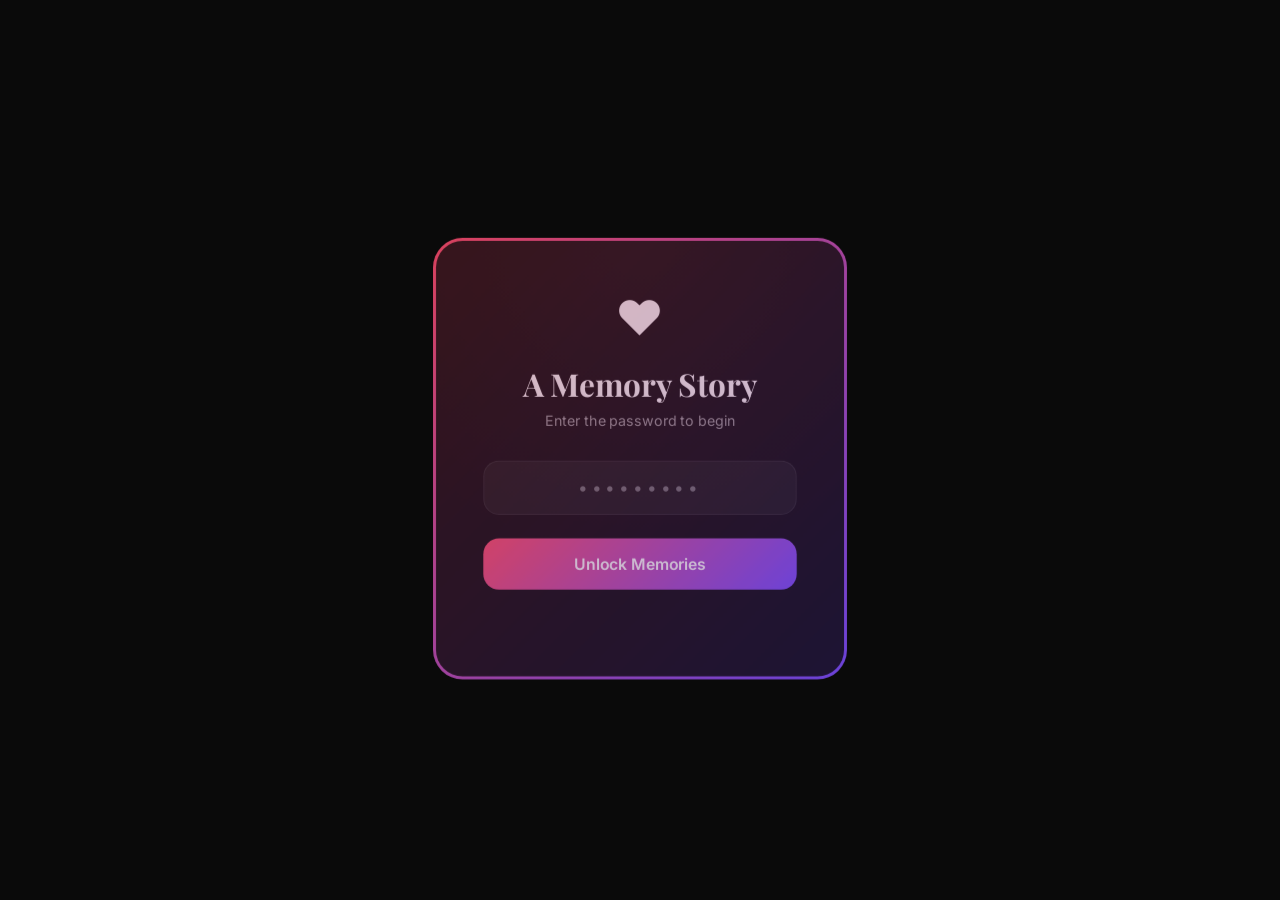
==== commit e2f7113f: "change heead" ====
--- a/index.html
+++ b/index.html
@@ -66,8 +66,8 @@
   <div class="hero-particles" id="heroParticles"></div>
   <div class="hero-content">
     <span class="hero-tag" id="heroTag">A Story Worth Remembering</span>
-    <h1 class="hero-title" id="heroTitle">Every Memory<br/>Tells A Story</h1>
-    <p class="hero-desc" id="heroDesc">Some moments stay with us forever.</p>
+    <h1 class="hero-title" id="heroTitle">Happy birth<br/>day baby </h1>
+    <p class="hero-desc" id="heroDesc">1/8/2007</p>
     <button class="hero-btn" id="heroBtn">Explore Memories</button>
   </div>
   <div class="scroll-indicator">
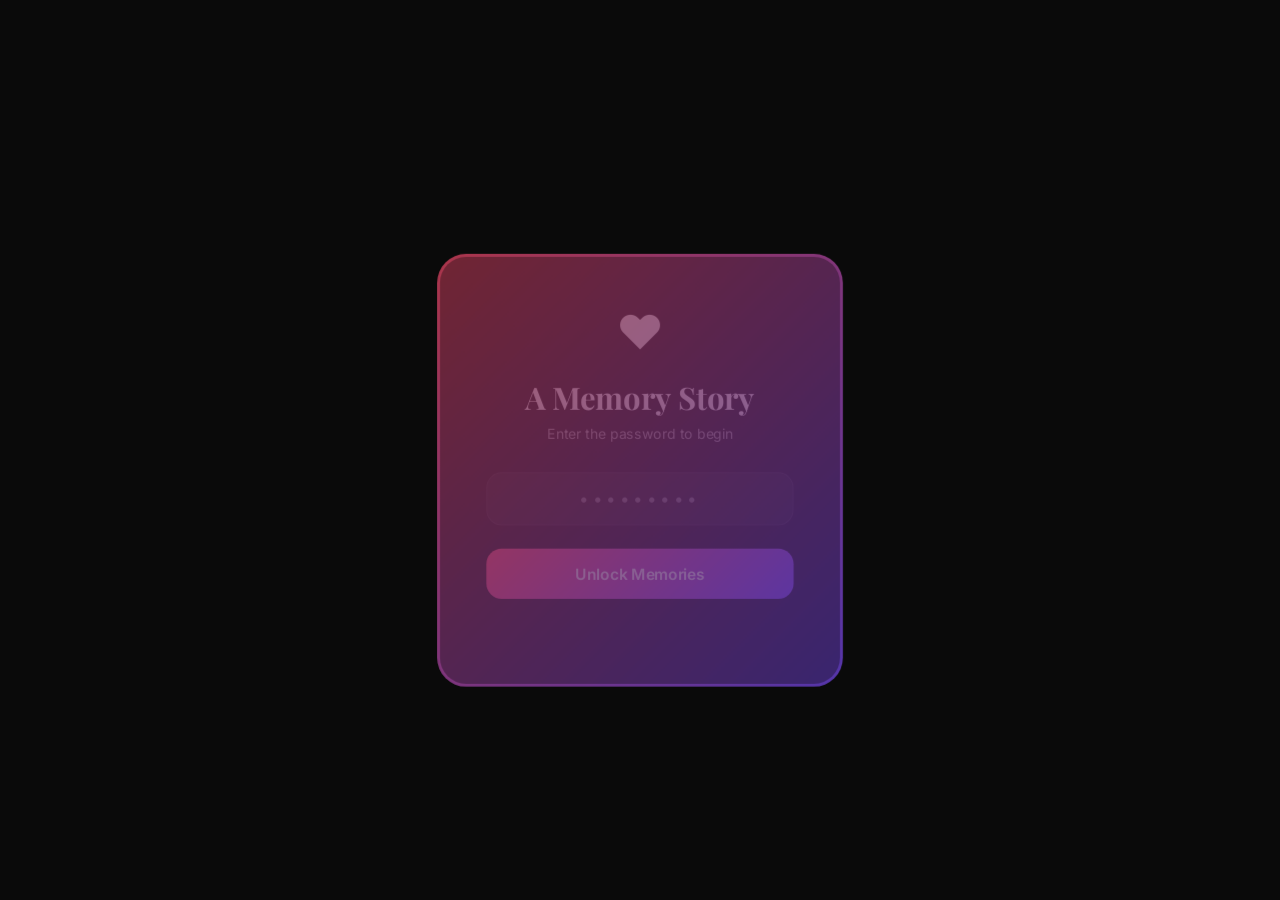
==== commit 1de963fb: "Up" ====
--- a/index.html
+++ b/index.html
@@ -1,4 +1,4 @@
-<!DOCTYPE html>
+﻿<!DOCTYPE html>
 <html lang="en">
 <head>
 <meta charset="UTF-8">
@@ -105,10 +105,10 @@
     <p class="section-desc">Every memory reveals the next chapter.</p>
   </div>
   <div class="stack-wrapper" id="stackWrapper">
-    <div class="stack-card"><img src="https://picsum.photos/id/10/800/1000" alt=""><div class="stack-content"><h3>First Memory</h3><p>The beginning of everything.</p></div></div>
-    <div class="stack-card"><img src="https://picsum.photos/id/20/800/1000" alt=""><div class="stack-content"><h3>Second Memory</h3><p>A beautiful day together.</p></div></div>
-    <div class="stack-card"><img src="https://picsum.photos/id/30/800/1000" alt=""><div class="stack-content"><h3>Third Memory</h3><p>Moments worth keeping forever.</p></div></div>
-    <div class="stack-card"><img src="https://picsum.photos/id/40/800/1000" alt=""><div class="stack-content"><h3>Fourth Memory</h3><p>Forever in our hearts.</p></div></div>
+    <div class="stack-card"><img src="" data-ph alt=""><div class="stack-content"><h3>First Memory</h3><p>The beginning of everything.</p></div></div>
+    <div class="stack-card"><img src="" data-ph alt=""><div class="stack-content"><h3>Second Memory</h3><p>A beautiful day together.</p></div></div>
+    <div class="stack-card"><img src="" data-ph alt=""><div class="stack-content"><h3>Third Memory</h3><p>Moments worth keeping forever.</p></div></div>
+    <div class="stack-card"><img src="" data-ph alt=""><div class="stack-content"><h3>Fourth Memory</h3><p>Forever in our hearts.</p></div></div>
   </div>
 </section>
 
@@ -121,11 +121,11 @@
   <div class="timeline-container" id="timelineContainer">
     <div class="timeline-line-bg"></div>
     <div class="timeline-line-progress" id="timelineProgress"></div>
-    <div class="timeline-item left"><div class="timeline-dot"></div><div class="timeline-content"><img src="https://picsum.photos/id/101/600/400" alt=""><div class="timeline-text"><h3 class="timeline-date">2021</h3><h4>The Beginning</h4><p>Where it all started.</p></div></div></div>
-    <div class="timeline-item right"><div class="timeline-dot"></div><div class="timeline-content"><img src="https://picsum.photos/id/102/600/400" alt=""><div class="timeline-text"><h3 class="timeline-date">2022</h3><h4>Growing Together</h4><p>Every day stronger.</p></div></div></div>
-    <div class="timeline-item left"><div class="timeline-dot"></div><div class="timeline-content"><img src="https://picsum.photos/id/103/600/400" alt=""><div class="timeline-text"><h3 class="timeline-date">2023</h3><h4>Beautiful Moments</h4><p>Laughter and joy.</p></div></div></div>
-    <div class="timeline-item right"><div class="timeline-dot"></div><div class="timeline-content"><img src="https://picsum.photos/id/104/600/400" alt=""><div class="timeline-text"><h3 class="timeline-date">2024</h3><h4>New Adventures</h4><p>Exploring the world.</p></div></div></div>
-    <div class="timeline-item left"><div class="timeline-dot"></div><div class="timeline-content"><img src="https://picsum.photos/id/106/600/400" alt=""><div class="timeline-text"><h3 class="timeline-date">2025</h3><h4>Forever Us</h4><p>A story still being written.</p></div></div></div>
+    <div class="timeline-item left"><div class="timeline-dot"></div><div class="timeline-content"><img src="" data-ph alt=""><div class="timeline-text"><h3 class="timeline-date">2021</h3><h4>The Beginning</h4><p>Where it all started.</p></div></div></div>
+    <div class="timeline-item right"><div class="timeline-dot"></div><div class="timeline-content"><img src="" data-ph alt=""><div class="timeline-text"><h3 class="timeline-date">2022</h3><h4>Growing Together</h4><p>Every day stronger.</p></div></div></div>
+    <div class="timeline-item left"><div class="timeline-dot"></div><div class="timeline-content"><img src="" data-ph alt=""><div class="timeline-text"><h3 class="timeline-date">2023</h3><h4>Beautiful Moments</h4><p>Laughter and joy.</p></div></div></div>
+    <div class="timeline-item right"><div class="timeline-dot"></div><div class="timeline-content"><img src="" data-ph alt=""><div class="timeline-text"><h3 class="timeline-date">2024</h3><h4>New Adventures</h4><p>Exploring the world.</p></div></div></div>
+    <div class="timeline-item left"><div class="timeline-dot"></div><div class="timeline-content"><img src="" data-ph alt=""><div class="timeline-text"><h3 class="timeline-date">2025</h3><h4>Forever Us</h4><p>A story still being written.</p></div></div></div>
   </div>
 </section>
 
@@ -136,14 +136,14 @@
     <p class="section-desc">Every memory comes alive at once.</p>
   </div>
   <div class="explosion-container" id="explosionContainer">
-    <div class="explosion-card"><img src="https://picsum.photos/id/107/400/500" alt=""></div>
-    <div class="explosion-card"><img src="https://picsum.photos/id/108/400/500" alt=""></div>
-    <div class="explosion-card"><img src="https://picsum.photos/id/169/400/500" alt=""></div>
-    <div class="explosion-card"><img src="https://picsum.photos/id/160/400/500" alt=""></div>
-    <div class="explosion-card"><img src="https://picsum.photos/id/152/400/500" alt=""></div>
-    <div class="explosion-card"><img src="https://picsum.photos/id/180/400/500" alt=""></div>
-    <div class="explosion-card"><img src="https://picsum.photos/id/190/400/500" alt=""></div>
-    <div class="explosion-card"><img src="https://picsum.photos/id/191/400/500" alt=""></div>
+    <div class="explosion-card"><img src="" data-ph alt=""></div>
+    <div class="explosion-card"><img src="" data-ph alt=""></div>
+    <div class="explosion-card"><img src="" data-ph alt=""></div>
+    <div class="explosion-card"><img src="" data-ph alt=""></div>
+    <div class="explosion-card"><img src="" data-ph alt=""></div>
+    <div class="explosion-card"><img src="" data-ph alt=""></div>
+    <div class="explosion-card"><img src="" data-ph alt=""></div>
+    <div class="explosion-card"><img src="" data-ph alt=""></div>
   </div>
 </section>
 
@@ -154,10 +154,10 @@
     <p class="section-desc">Turn the card to reveal the memory.</p>
   </div>
   <div class="flip-grid" id="flipGrid">
-    <div class="flip-card"><div class="flip-inner"><div class="flip-front"><img src="https://picsum.photos/id/200/500/600" alt=""></div><div class="flip-back"><div class="flip-back-content"><h3>Sunset</h3><p class="flip-date">June 2024</p><p>A beautiful evening by the shore.</p></div></div></div></div>
-    <div class="flip-card"><div class="flip-inner"><div class="flip-front"><img src="https://picsum.photos/id/201/500/600" alt=""></div><div class="flip-back"><div class="flip-back-content"><h3>Adventure</h3><p class="flip-date">March 2024</p><p>Exploring new places together.</p></div></div></div></div>
-    <div class="flip-card"><div class="flip-inner"><div class="flip-front"><img src="https://picsum.photos/id/202/500/600" alt=""></div><div class="flip-back"><div class="flip-back-content"><h3>Celebration</h3><p class="flip-date">December 2024</p><p>Joyful moments that matter.</p></div></div></div></div>
-    <div class="flip-card"><div class="flip-inner"><div class="flip-front"><img src="https://picsum.photos/id/203/500/600" alt=""></div><div class="flip-back"><div class="flip-back-content"><h3>Quiet Time</h3><p class="flip-date">January 2025</p><p>Peaceful mornings together.</p></div></div></div></div>
+    <div class="flip-card"><div class="flip-inner"><div class="flip-front"><img src="" data-ph alt=""></div><div class="flip-back"><div class="flip-back-content"><h3>Sunset</h3><p class="flip-date">June 2024</p><p>A beautiful evening by the shore.</p></div></div></div></div>
+    <div class="flip-card"><div class="flip-inner"><div class="flip-front"><img src="" data-ph alt=""></div><div class="flip-back"><div class="flip-back-content"><h3>Adventure</h3><p class="flip-date">March 2024</p><p>Exploring new places together.</p></div></div></div></div>
+    <div class="flip-card"><div class="flip-inner"><div class="flip-front"><img src="" data-ph alt=""></div><div class="flip-back"><div class="flip-back-content"><h3>Celebration</h3><p class="flip-date">December 2024</p><p>Joyful moments that matter.</p></div></div></div></div>
+    <div class="flip-card"><div class="flip-inner"><div class="flip-front"><img src="" data-ph alt=""></div><div class="flip-back"><div class="flip-back-content"><h3>Quiet Time</h3><p class="flip-date">January 2025</p><p>Peaceful mornings together.</p></div></div></div></div>
   </div>
 </section>
 
@@ -197,14 +197,14 @@
   </div>
   <div class="orbit-container" id="orbitContainer">
     <div class="orbit-center">&#x2764;</div>
-    <div class="orbit-ring"><div class="orbit-item" style="--angle:0deg"><img src="https://picsum.photos/id/210/200/200" alt=""></div></div>
-    <div class="orbit-ring"><div class="orbit-item" style="--angle:45deg"><img src="https://picsum.photos/id/211/200/200" alt=""></div></div>
-    <div class="orbit-ring"><div class="orbit-item" style="--angle:90deg"><img src="https://picsum.photos/id/212/200/200" alt=""></div></div>
-    <div class="orbit-ring"><div class="orbit-item" style="--angle:135deg"><img src="https://picsum.photos/id/213/200/200" alt=""></div></div>
-    <div class="orbit-ring"><div class="orbit-item" style="--angle:180deg"><img src="https://picsum.photos/id/214/200/200" alt=""></div></div>
-    <div class="orbit-ring"><div class="orbit-item" style="--angle:225deg"><img src="https://picsum.photos/id/215/200/200" alt=""></div></div>
-    <div class="orbit-ring"><div class="orbit-item" style="--angle:270deg"><img src="https://picsum.photos/id/216/200/200" alt=""></div></div>
-    <div class="orbit-ring"><div class="orbit-item" style="--angle:315deg"><img src="https://picsum.photos/id/217/200/200" alt=""></div></div>
+    <div class="orbit-ring"><div class="orbit-item" style="--angle:0deg"><img src="" data-ph alt=""></div></div>
+    <div class="orbit-ring"><div class="orbit-item" style="--angle:45deg"><img src="" data-ph alt=""></div></div>
+    <div class="orbit-ring"><div class="orbit-item" style="--angle:90deg"><img src="" data-ph alt=""></div></div>
+    <div class="orbit-ring"><div class="orbit-item" style="--angle:135deg"><img src="" data-ph alt=""></div></div>
+    <div class="orbit-ring"><div class="orbit-item" style="--angle:180deg"><img src="" data-ph alt=""></div></div>
+    <div class="orbit-ring"><div class="orbit-item" style="--angle:225deg"><img src="" data-ph alt=""></div></div>
+    <div class="orbit-ring"><div class="orbit-item" style="--angle:270deg"><img src="" data-ph alt=""></div></div>
+    <div class="orbit-ring"><div class="orbit-item" style="--angle:315deg"><img src="" data-ph alt=""></div></div>
   </div>
 </section>
 
@@ -216,11 +216,11 @@
   </div>
   <div class="horizontal-wrap" id="horizontalWrap">
     <div class="horizontal-track" id="horizontalTrack">
-      <div class="horizontal-panel"><img src="https://picsum.photos/id/220/800/600" alt=""><div class="horizontal-text"><h3>Chapter 1</h3><p>How it all began.</p></div></div>
-      <div class="horizontal-panel"><img src="https://picsum.photos/id/221/800/600" alt=""><div class="horizontal-text"><h3>Chapter 2</h3><p>Growing together.</p></div></div>
-      <div class="horizontal-panel"><img src="https://picsum.photos/id/222/800/600" alt=""><div class="horizontal-text"><h3>Chapter 3</h3><p>Beautiful moments.</p></div></div>
-      <div class="horizontal-panel"><img src="https://picsum.photos/id/223/800/600" alt=""><div class="horizontal-text"><h3>Chapter 4</h3><p>New adventures.</p></div></div>
-      <div class="horizontal-panel"><img src="https://picsum.photos/id/224/800/600" alt=""><div class="horizontal-text"><h3>Chapter 5</h3><p>Forever begins.</p></div></div>
+      <div class="horizontal-panel"><img src="" data-ph alt=""><div class="horizontal-text"><h3>Chapter 1</h3><p>How it all began.</p></div></div>
+      <div class="horizontal-panel"><img src="" data-ph alt=""><div class="horizontal-text"><h3>Chapter 2</h3><p>Growing together.</p></div></div>
+      <div class="horizontal-panel"><img src="" data-ph alt=""><div class="horizontal-text"><h3>Chapter 3</h3><p>Beautiful moments.</p></div></div>
+      <div class="horizontal-panel"><img src="" data-ph alt=""><div class="horizontal-text"><h3>Chapter 4</h3><p>New adventures.</p></div></div>
+      <div class="horizontal-panel"><img src="" data-ph alt=""><div class="horizontal-text"><h3>Chapter 5</h3><p>Forever begins.</p></div></div>
     </div>
   </div>
 </section>
@@ -232,9 +232,9 @@
     <p class="section-desc">Memories with depth.</p>
   </div>
   <div class="parallax-wrap" id="parallaxWrap">
-    <div class="parallax-layer layer-1" data-speed="0.2"><img src="https://picsum.photos/id/230/1920/800" alt=""></div>
-    <div class="parallax-layer layer-2" data-speed="0.4"><img src="https://picsum.photos/id/231/1920/800" alt=""></div>
-    <div class="parallax-layer layer-3" data-speed="0.6"><img src="https://picsum.photos/id/232/1920/800" alt=""></div>
+    <div class="parallax-layer layer-1" data-speed="0.2"><img src="" data-ph alt=""></div>
+    <div class="parallax-layer layer-2" data-speed="0.4"><img src="" data-ph alt=""></div>
+    <div class="parallax-layer layer-3" data-speed="0.6"><img src="" data-ph alt=""></div>
   </div>
 </section>
 
@@ -245,14 +245,14 @@
     <p class="section-desc">Every memory on display.</p>
   </div>
   <div class="wall-masonry" id="photoWall">
-    <div class="wall-item w-2 h-2"><img src="https://picsum.photos/id/240/600/600" alt=""></div>
-    <div class="wall-item w-1 h-1"><img src="https://picsum.photos/id/241/400/400" alt=""></div>
-    <div class="wall-item w-1 h-2"><img src="https://picsum.photos/id/242/400/600" alt=""></div>
-    <div class="wall-item w-2 h-1"><img src="https://picsum.photos/id/243/600/400" alt=""></div>
-    <div class="wall-item w-1 h-1"><img src="https://picsum.photos/id/244/400/400" alt=""></div>
-    <div class="wall-item w-1 h-1"><img src="https://picsum.photos/id/245/400/400" alt=""></div>
-    <div class="wall-item w-1 h-1"><img src="https://picsum.photos/id/246/400/400" alt=""></div>
-    <div class="wall-item w-1 h-1"><img src="https://picsum.photos/id/247/400/400" alt=""></div>
+    <div class="wall-item w-2 h-2"><img src="" data-ph alt=""></div>
+    <div class="wall-item w-1 h-1"><img src="" data-ph alt=""></div>
+    <div class="wall-item w-1 h-2"><img src="" data-ph alt=""></div>
+    <div class="wall-item w-2 h-1"><img src="" data-ph alt=""></div>
+    <div class="wall-item w-1 h-1"><img src="" data-ph alt=""></div>
+    <div class="wall-item w-1 h-1"><img src="" data-ph alt=""></div>
+    <div class="wall-item w-1 h-1"><img src="" data-ph alt=""></div>
+    <div class="wall-item w-1 h-1"><img src="" data-ph alt=""></div>
   </div>
 </section>
 
@@ -263,7 +263,7 @@
     <p class="section-desc">A dramatic reveal of our favorite moments.</p>
   </div>
   <div class="reveal-container" id="revealContainer">
-    <div class="reveal-image" id="revealImage"><img src="https://picsum.photos/id/250/1600/900" alt=""></div>
+    <div class="reveal-image" id="revealImage"><img src="" data-ph alt=""></div>
     <div class="reveal-overlay" id="revealOverlay"></div>
     <div class="reveal-text">
       <h3>The Most Beautiful Memory</h3>
@@ -280,8 +280,8 @@
   </div>
   <div class="ba-container" id="baContainer">
     <div class="ba-image-wrap">
-      <div class="ba-image ba-after"><img src="https://picsum.photos/id/260/1000/700" alt="After"></div>
-      <div class="ba-image ba-before" id="baBefore"><img src="https://picsum.photos/id/261/1000/700" alt="Before"></div>
+      <div class="ba-image ba-after"><img src="" data-ph alt="After"></div>
+      <div class="ba-image ba-before" id="baBefore"><img src="" data-ph alt="Before"></div>
     </div>
     <div class="ba-handle" id="baHandle"></div>
     <input type="range" min="0" max="100" value="50" class="ba-slider" id="baSlider">
@@ -295,11 +295,11 @@
     <p class="section-desc">Polaroid memories floating freely.</p>
   </div>
   <div class="polaroid-container" id="polaroidContainer">
-    <div class="polaroid" style="--x:10%;--y:20%;--r:-8deg"><div class="polaroid-img"><img src="https://picsum.photos/id/270/300/300" alt=""></div><div class="polaroid-caption">Summer 2024</div></div>
-    <div class="polaroid" style="--x:55%;--y:10%;--r:12deg"><div class="polaroid-img"><img src="https://picsum.photos/id/271/300/300" alt=""></div><div class="polaroid-caption">Spring Days</div></div>
-    <div class="polaroid" style="--x:30%;--y:50%;--r:-5deg"><div class="polaroid-img"><img src="https://picsum.photos/id/272/300/300" alt=""></div><div class="polaroid-caption">Autumn Walk</div></div>
-    <div class="polaroid" style="--x:65%;--y:55%;--r:15deg"><div class="polaroid-img"><img src="https://picsum.photos/id/273/300/300" alt=""></div><div class="polaroid-caption">Winter Nights</div></div>
-    <div class="polaroid" style="--x:40%;--y:75%;--r:-10deg"><div class="polaroid-img"><img src="https://picsum.photos/id/274/300/300" alt=""></div><div class="polaroid-caption">New Beginnings</div></div>
+    <div class="polaroid" style="--x:10%;--y:20%;--r:-8deg"><div class="polaroid-img"><img src="" data-ph alt=""></div><div class="polaroid-caption">Summer 2024</div></div>
+    <div class="polaroid" style="--x:55%;--y:10%;--r:12deg"><div class="polaroid-img"><img src="" data-ph alt=""></div><div class="polaroid-caption">Spring Days</div></div>
+    <div class="polaroid" style="--x:30%;--y:50%;--r:-5deg"><div class="polaroid-img"><img src="" data-ph alt=""></div><div class="polaroid-caption">Autumn Walk</div></div>
+    <div class="polaroid" style="--x:65%;--y:55%;--r:15deg"><div class="polaroid-img"><img src="" data-ph alt=""></div><div class="polaroid-caption">Winter Nights</div></div>
+    <div class="polaroid" style="--x:40%;--y:75%;--r:-10deg"><div class="polaroid-img"><img src="" data-ph alt=""></div><div class="polaroid-caption">New Beginnings</div></div>
   </div>
 </section>
 
@@ -311,12 +311,12 @@
   </div>
   <div class="carousel-container" id="carouselContainer">
     <div class="carousel-track" id="carouselTrack">
-      <div class="carousel-item"><img src="https://picsum.photos/id/280/600/400" alt=""><div class="carousel-caption"><h3>Adventure</h3></div></div>
-      <div class="carousel-item"><img src="https://picsum.photos/id/281/600/400" alt=""><div class="carousel-caption"><h3>Joy</h3></div></div>
-      <div class="carousel-item"><img src="https://picsum.photos/id/282/600/400" alt=""><div class="carousel-caption"><h3>Love</h3></div></div>
-      <div class="carousel-item"><img src="https://picsum.photos/id/283/600/400" alt=""><div class="carousel-caption"><h3>Peace</h3></div></div>
-      <div class="carousel-item"><img src="https://picsum.photos/id/284/600/400" alt=""><div class="carousel-caption"><h3>Dream</h3></div></div>
-      <div class="carousel-item"><img src="https://picsum.photos/id/285/600/400" alt=""><div class="carousel-caption"><h3>Forever</h3></div></div>
+      <div class="carousel-item"><img src="" data-ph alt=""><div class="carousel-caption"><h3>Adventure</h3></div></div>
+      <div class="carousel-item"><img src="" data-ph alt=""><div class="carousel-caption"><h3>Joy</h3></div></div>
+      <div class="carousel-item"><img src="" data-ph alt=""><div class="carousel-caption"><h3>Love</h3></div></div>
+      <div class="carousel-item"><img src="" data-ph alt=""><div class="carousel-caption"><h3>Peace</h3></div></div>
+      <div class="carousel-item"><img src="" data-ph alt=""><div class="carousel-caption"><h3>Dream</h3></div></div>
+      <div class="carousel-item"><img src="" data-ph alt=""><div class="carousel-caption"><h3>Forever</h3></div></div>
     </div>
   </div>
 </section>
@@ -328,12 +328,12 @@
     <p class="section-desc">Move your cursor to reveal the light.</p>
   </div>
   <div class="spotlight-gallery" id="spotlightGallery">
-    <div class="spotlight-item"><img src="https://picsum.photos/id/290/500/600" alt=""></div>
-    <div class="spotlight-item"><img src="https://picsum.photos/id/291/500/600" alt=""></div>
-    <div class="spotlight-item"><img src="https://picsum.photos/id/292/500/600" alt=""></div>
-    <div class="spotlight-item"><img src="https://picsum.photos/id/293/500/600" alt=""></div>
-    <div class="spotlight-item"><img src="https://picsum.photos/id/294/500/600" alt=""></div>
-    <div class="spotlight-item"><img src="https://picsum.photos/id/295/500/600" alt=""></div>
+    <div class="spotlight-item"><img src="" data-ph alt=""></div>
+    <div class="spotlight-item"><img src="" data-ph alt=""></div>
+    <div class="spotlight-item"><img src="" data-ph alt=""></div>
+    <div class="spotlight-item"><img src="" data-ph alt=""></div>
+    <div class="spotlight-item"><img src="" data-ph alt=""></div>
+    <div class="spotlight-item"><img src="" data-ph alt=""></div>
   </div>
 </section>
 
@@ -344,12 +344,12 @@
     <p class="section-desc">Beautifully arranged memories.</p>
   </div>
   <div class="bento-grid" id="bentoGrid">
-    <div class="bento-item bento-tall"><img src="https://picsum.photos/id/300/500/800" alt=""><div class="bento-overlay"><h3>Elegance</h3></div></div>
-    <div class="bento-item bento-wide"><img src="https://picsum.photos/id/301/800/500" alt=""><div class="bento-overlay"><h3>Serenity</h3></div></div>
-    <div class="bento-item"><img src="https://picsum.photos/id/302/500/500" alt=""><div class="bento-overlay"><h3>Joy</h3></div></div>
-    <div class="bento-item"><img src="https://picsum.photos/id/303/500/500" alt=""><div class="bento-overlay"><h3>Peace</h3></div></div>
-    <div class="bento-item bento-wide"><img src="https://picsum.photos/id/304/800/500" alt=""><div class="bento-overlay"><h3>Wonder</h3></div></div>
-    <div class="bento-item bento-tall"><img src="https://picsum.photos/id/305/500/800" alt=""><div class="bento-overlay"><h3>Magic</h3></div></div>
+    <div class="bento-item bento-tall"><img src="" data-ph alt=""><div class="bento-overlay"><h3>Elegance</h3></div></div>
+    <div class="bento-item bento-wide"><img src="" data-ph alt=""><div class="bento-overlay"><h3>Serenity</h3></div></div>
+    <div class="bento-item"><img src="" data-ph alt=""><div class="bento-overlay"><h3>Joy</h3></div></div>
+    <div class="bento-item"><img src="" data-ph alt=""><div class="bento-overlay"><h3>Peace</h3></div></div>
+    <div class="bento-item bento-wide"><img src="" data-ph alt=""><div class="bento-overlay"><h3>Wonder</h3></div></div>
+    <div class="bento-item bento-tall"><img src="" data-ph alt=""><div class="bento-overlay"><h3>Magic</h3></div></div>
   </div>
 </section>
 
@@ -360,7 +360,7 @@
     <p class="section-desc">Two perspectives, one story.</p>
   </div>
   <div class="split-container" id="splitContainer">
-    <div class="split-image"><img src="https://picsum.photos/id/310/1000/800" alt=""></div>
+    <div class="split-image"><img src="" data-ph alt=""></div>
     <div class="split-text">
       <h3>Our Journey</h3>
       <p>From the moment we met, everything changed. The world became brighter, the days became fuller, and every moment became a memory worth keeping.</p>
@@ -384,7 +384,7 @@
           <p>The day our eyes met for the first time.</p>
           <span class="chapter-year">2021</span>
         </div>
-        <div class="chapter-visual"><img src="https://picsum.photos/id/320/800/600" alt=""></div>
+        <div class="chapter-visual"><img src="" data-ph alt=""></div>
       </div>
     </div>
     <div class="chapter chapter-2">
@@ -394,7 +394,7 @@
           <p>Building a life, one day at a time.</p>
           <span class="chapter-year">2022</span>
         </div>
-        <div class="chapter-visual"><img src="https://picsum.photos/id/321/800/600" alt=""></div>
+        <div class="chapter-visual"><img src="" data-ph alt=""></div>
       </div>
     </div>
     <div class="chapter chapter-3">
@@ -404,7 +404,7 @@
           <p>Flourishing in each other's love.</p>
           <span class="chapter-year">2023</span>
         </div>
-        <div class="chapter-visual"><img src="https://picsum.photos/id/322/800/600" alt=""></div>
+        <div class="chapter-visual"><img src="" data-ph alt=""></div>
       </div>
     </div>
     <div class="chapter chapter-4">
@@ -414,7 +414,7 @@
           <p>And so the story continues.</p>
           <span class="chapter-year">2024+</span>
         </div>
-        <div class="chapter-visual"><img src="https://picsum.photos/id/323/800/600" alt=""></div>
+        <div class="chapter-visual"><img src="" data-ph alt=""></div>
       </div>
     </div>
   </div>
--- a/assets/css/style.css
+++ b/assets/css/style.css
@@ -927,6 +927,23 @@
 }
 .media-item:hover .media-del { display: flex; }
 
+.media-upload {
+  display: flex; flex-direction: column; align-items: center; gap: 6px;
+  padding: 1rem; margin-top: 0.75rem;
+  border: 1.5px dashed var(--glass-border);
+  border-radius: var(--radius-sm);
+  background: rgba(255,255,255,0.02);
+  transition: var(--transition);
+}
+.media-upload.dragover {
+  border-color: var(--accent);
+  background: rgba(255,255,255,0.05);
+  transform: scale(1.01);
+}
+.media-drop-hint { font-size: 0.72rem; color: var(--text-muted); }
+.media-upload-info { font-size: 0.75rem; color: var(--accent); min-height: 1em; }
+.media-upload-hint { font-size: 0.68rem; color: var(--text-muted); margin: 0.5rem 0; line-height: 1.4; }
+
 .section-item {
   padding: 0.7rem 1rem;
   border-radius: var(--radius-sm);
@@ -955,6 +972,37 @@
   font-size: 0.8rem; color: var(--accent);
   font-weight: 600;
 }
+
+/* GitHub upload progress */
+.gh-progress {
+  margin-top: 1rem;
+  padding: 1rem;
+  background: rgba(255,255,255,0.03);
+  border: 1px solid var(--glass-border);
+  border-radius: 12px;
+}
+.gh-progress-bar {
+  height: 8px;
+  border-radius: 6px;
+  background: rgba(255,255,255,0.08);
+  overflow: hidden;
+  margin-bottom: 0.75rem;
+}
+.gh-progress-fill {
+  height: 100%;
+  background: linear-gradient(90deg, var(--accent), var(--accent-secondary));
+  transition: width 0.2s ease;
+}
+.gh-log {
+  max-height: 180px;
+  overflow-y: auto;
+  font-size: 0.72rem;
+  font-family: ui-monospace, Consolas, monospace;
+  color: var(--text-muted);
+  line-height: 1.5;
+}
+.gh-log div { white-space: nowrap; overflow: hidden; text-overflow: ellipsis; }
+.gh-log div:first-child { color: var(--accent); }
 
 /* Section image picker */
 .sec-picker { margin-bottom: 0.5rem; }
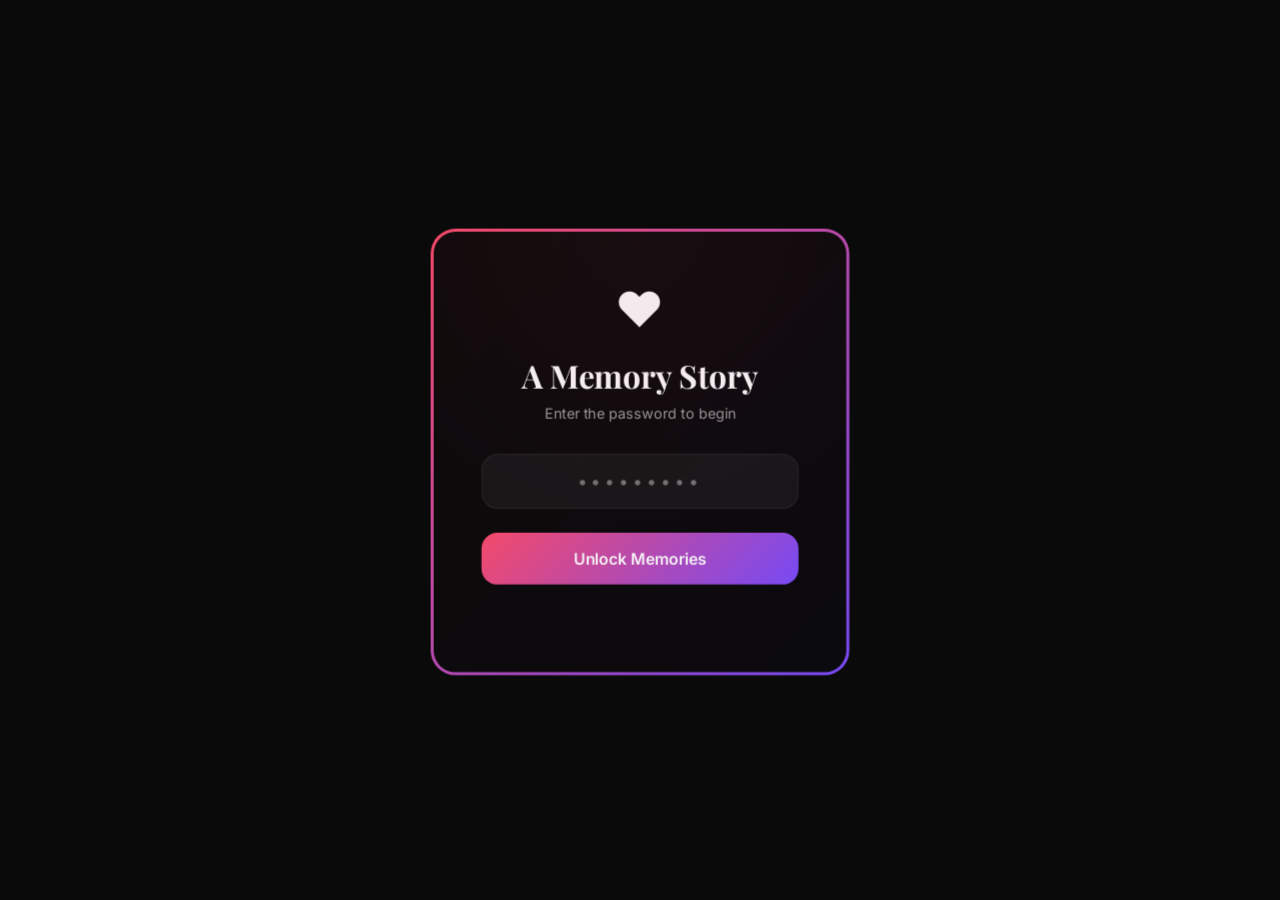
==== commit 0228aec5: "Add inline edit mode + beginner dashboard" ====
--- a/index.html
+++ b/index.html
@@ -504,6 +504,7 @@
 <script src="assets/js/dashboard.js"></script>
 <script src="assets/js/animations.js"></script>
 <script src="assets/js/main.js"></script>
+<script src="assets/js/editor.js"></script>
 
 </body>
 </html>
--- a/assets/css/style.css
+++ b/assets/css/style.css
@@ -258,7 +258,7 @@
 
 /* =============== HERO =============== */
 #hero { height: 100vh; display: flex; align-items: center; justify-content: center; text-align: center; }
-.hero-bg { position: absolute; inset: 0; background: url('https://picsum.photos/id/1015/1920/1080') center/cover; transform: scale(1.1); }
+.hero-bg { position: absolute; inset: 0; background: transparent; transform: scale(1.1); }
 .hero-overlay { position: absolute; inset: 0; background: rgba(0,0,0,0.6); backdrop-filter: blur(3px); }
 .hero-particles { position: absolute; inset: 0; pointer-events: none; }
 .hero-content { position: relative; z-index: 2; max-width: 900px; padding: 0 20px; }
